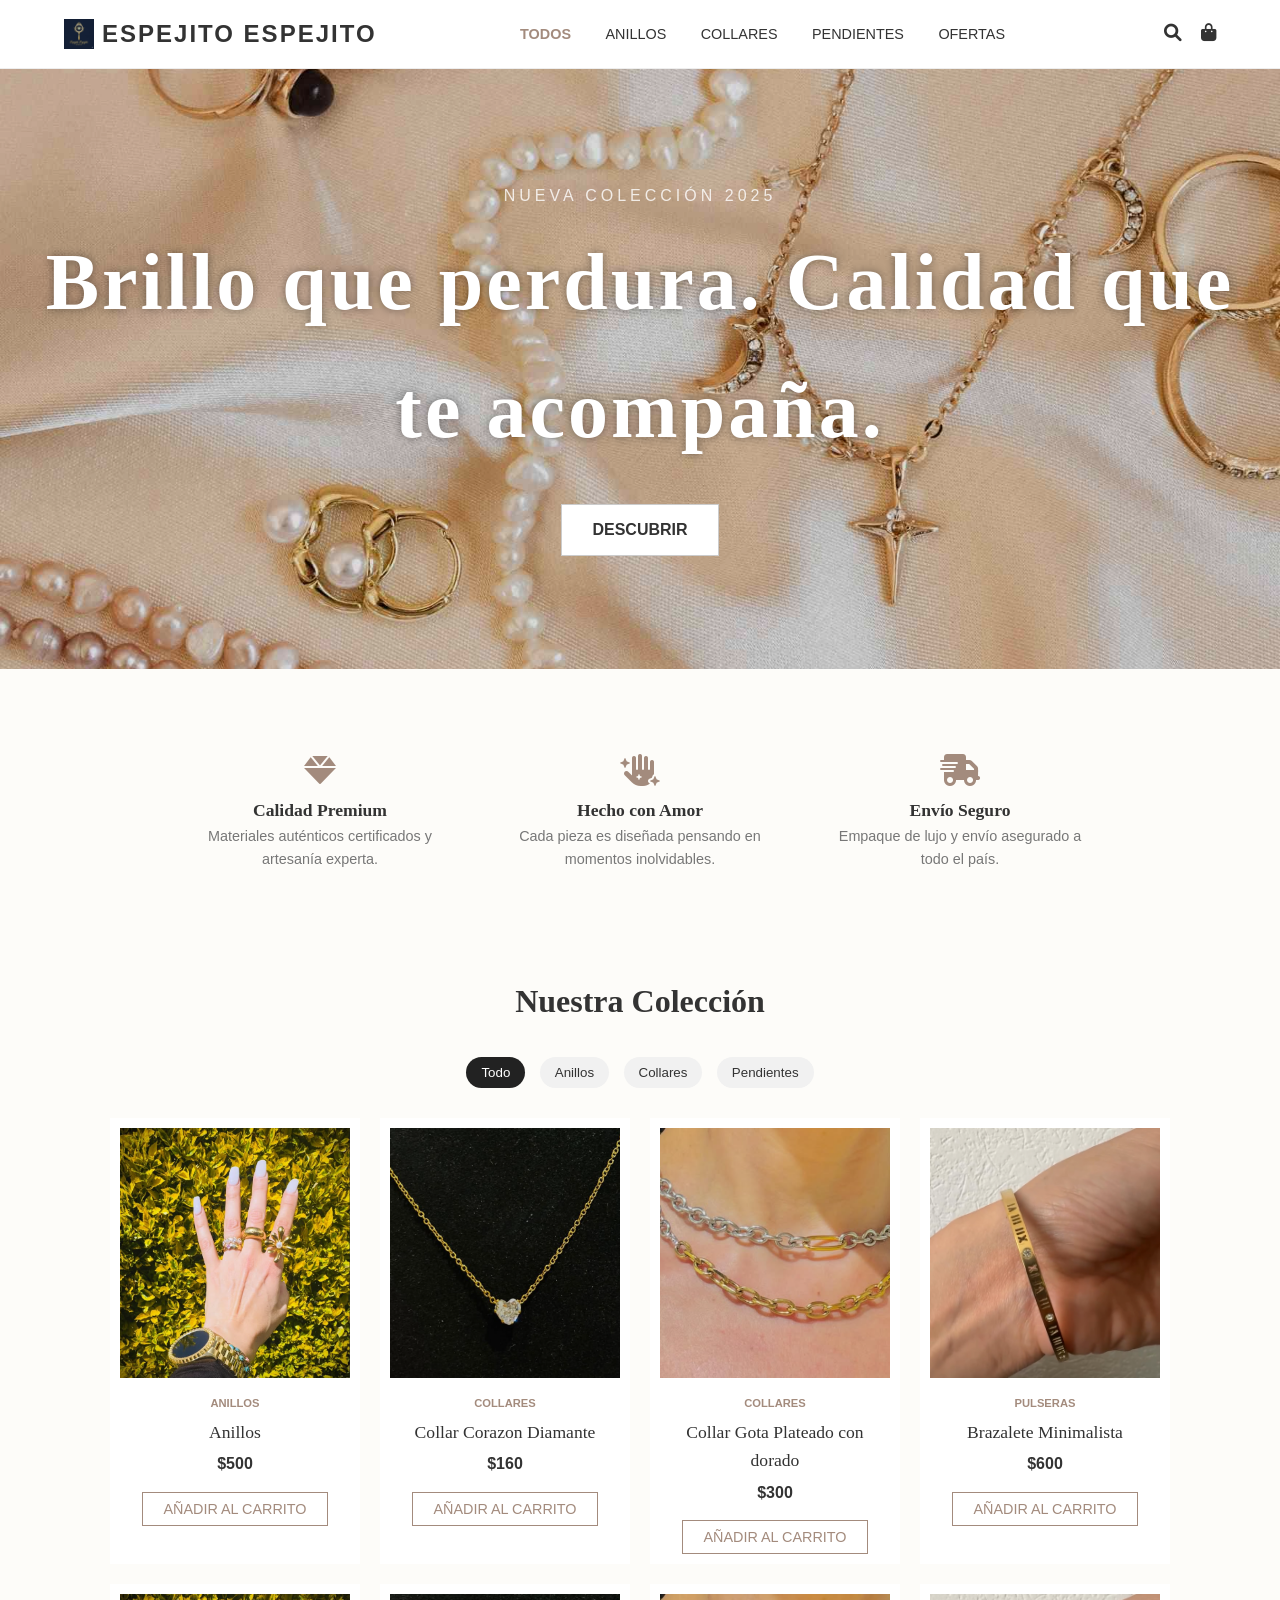
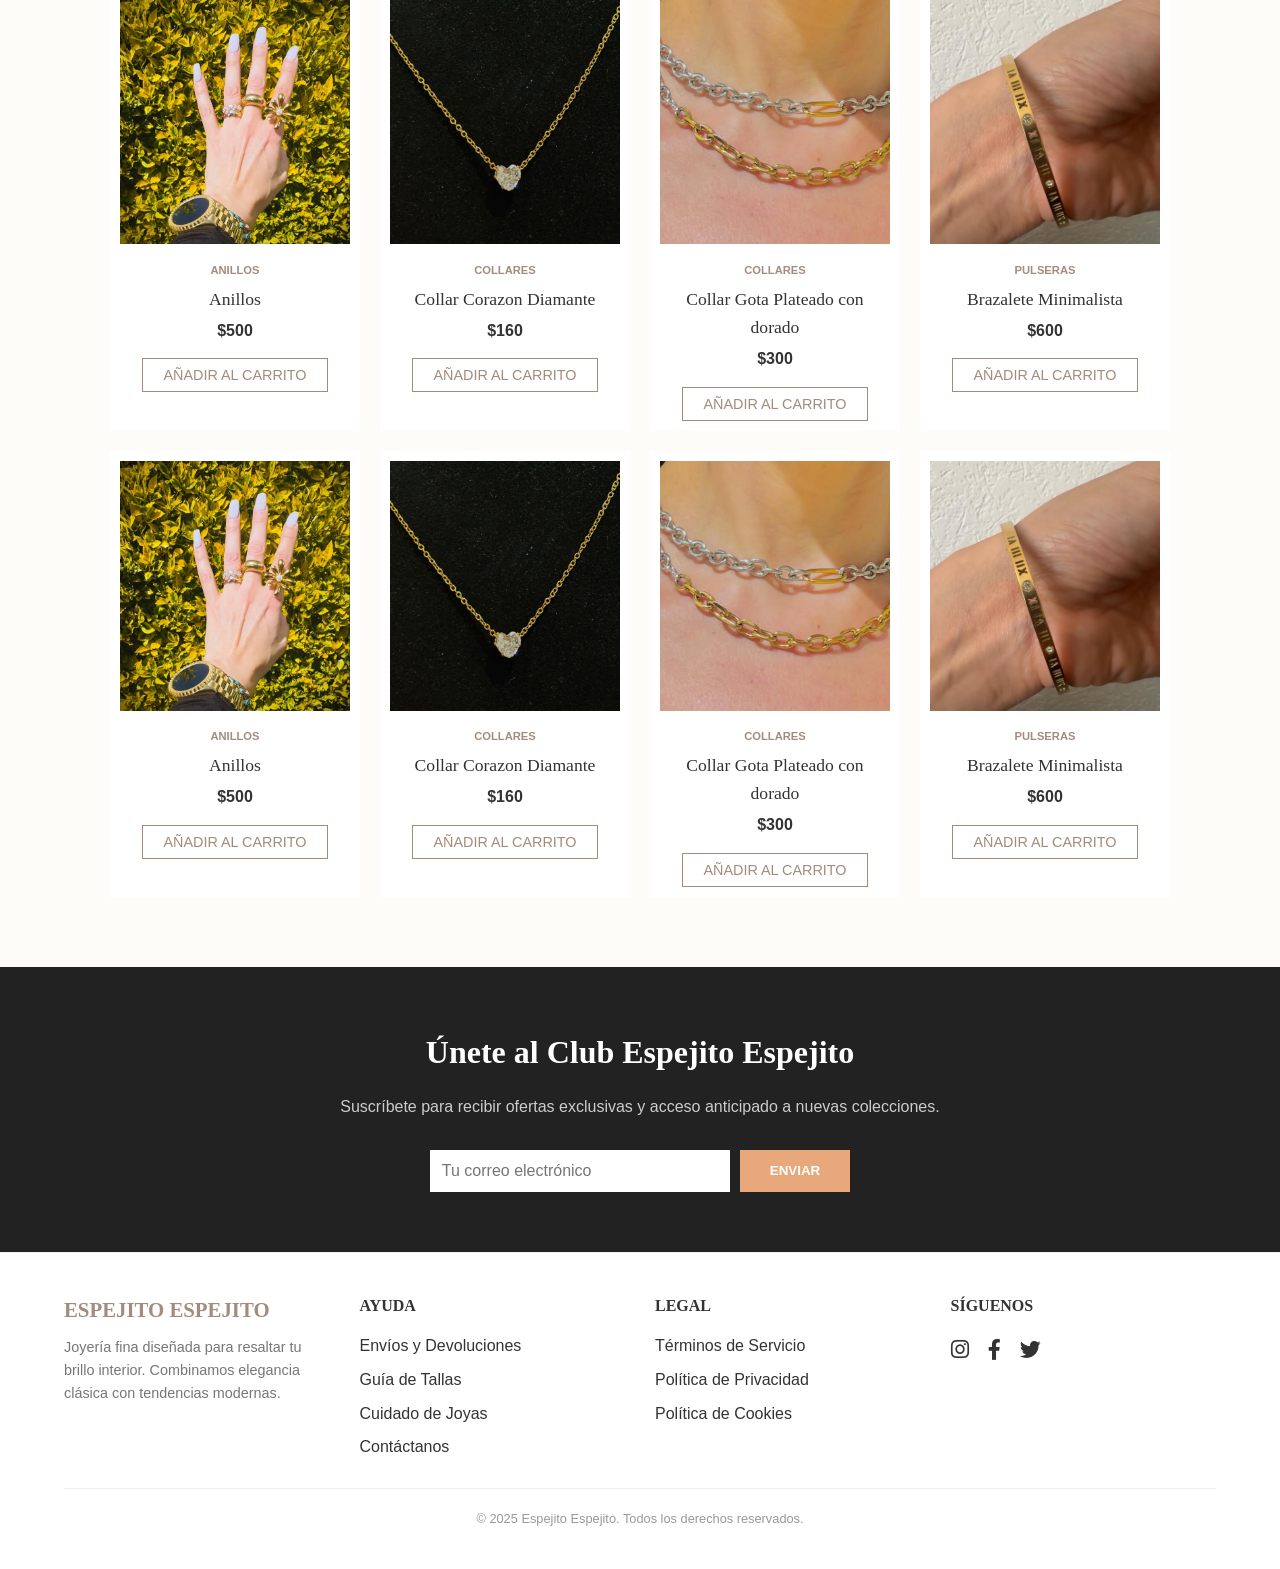
==== index.html @ 9687b544 "gmo-FirstDeploy" ====
<!DOCTYPE html>
<html lang="es">
<head>
    <meta charset="UTF-8">
    <meta name="viewport" content="width=device-width, initial-scale=1.0">
    <title>Espejito Espejito - Refleja tu Esencia</title>
    <link rel="stylesheet" href="css/style.css"> 
    <link rel="stylesheet" href="https://cdnjs.cloudflare.com/ajax/libs/font-awesome/6.0.0-beta3/css/all.min.css">
</head>
<body>

    <header class="main-header">
        <div class="logo">
            <img src="img/Logo-Final-Joyeria.jpeg" alt="Logo de Espejito Espejito" class="logo-icon">
            <span>ESPEJITO ESPEJITO</span> 
        </div>
        <nav class="main-nav">
            <a href="#" class="active">TODOS</a>
            <a href="#">ANILLOS</a>
            <a href="#">COLLARES</a>
            <a href="#">PENDIENTES</a>
            <a href="#">OFERTAS</a>
        </nav>
        <div class="utility-icons">
            <i class="fas fa-search"></i>
            <i class="fas fa-shopping-bag"></i>
        </div>
    </header>

    <main>
        
        <section class="hero-minimal">
            <div class="hero-content-minimal">
                <p class="subtitle-top">NUEVA COLECCIÓN 2025</p>
                <h1>Brillo que perdura. Calidad que te acompaña.</h1>
                <a href="#" class="cta-button-minimal">DESCUBRIR</a>
            </div>
        </section>

        <section class="value-prop-separate">
            <div class="prop-item">
                <i class="fas fa-gem icon"></i>
                <h4>Calidad Premium</h4>
                <p>Materiales auténticos certificados y artesanía experta.</p>
            </div>
            <div class="prop-item">
                <i class="fas fa-hand-sparkles icon"></i>
                <h4>Hecho con Amor</h4>
                <p>Cada pieza es diseñada pensando en momentos inolvidables.</p>
            </div>
            <div class="prop-item">
                <i class="fas fa-shipping-fast icon"></i>
                <h4>Envío Seguro</h4>
                <p>Empaque de lujo y envío asegurado a todo el país.</p>
            </div>
        </section>

        <section class="collection">
            <h2>Nuestra Colección</h2>

            <div class="collection-filters">
                <button class="filter-btn active" data-category="all">Todo</button>
                <button class="filter-btn" data-category="anillos">Anillos</button>
                <button class="filter-btn" data-category="collares">Collares</button>
                <button class="filter-btn" data-category="pendientes">Pendientes</button>
            </div>

            <div class="product-gallery">
                <!-- <div class="product-card" data-category="pendientes">
                    <img src="img/collarDorado.png" alt="Pendientes Gota de Cristal">
                    <p class="category-tag">PENDIENTES</p>
                    <p class="product-name">Pendientes Gota de Cristal</p>
                    <p class="price">$4,500</p>
                    <button>AÑADIR AL CARRITO</button>
                </div> -->
                <div class="product-card" data-category="anillos">
                    <img src="img/anillosMariposa.png" alt="Anillo Aura Diamante">
                    <p class="category-tag">ANILLOS</p>
                    <p class="product-name">Anillos</p>
                    <p class="price">$500</p>
                    <button>AÑADIR AL CARRITO</button>
                </div>
                <div class="product-card" data-category="collares">
                    <img src="img/collarCorazon.png" alt="Collar Perla Real">
                    <p class="category-tag">COLLARES</p>
                    <p class="product-name">Collar Corazon Diamante</p>
                    <p class="price">$160</p>
                    <button>AÑADIR AL CARRITO</button>
                </div>
                
                <div class="product-card" data-category="pendientes">
                    <img src="img/collarDorado.png" alt="Pendientes Gota de Cristal">
                    <p class="category-tag">COLLARES</p>
                    <p class="product-name">Collar Gota Plateado con dorado</p>
                    <p class="price">$300</p>
                    <button>AÑADIR AL CARRITO</button>
                </div>
                <div class="product-card" data-category="pulseras">
                    <img src="img/pulseraRomana.png" alt="Brazalete Minimalista">
                    <p class="category-tag">PULSERAS</p>
                    <p class="product-name">Brazalete Minimalista</p>
                    <p class="price">$600</p>
                    <button>AÑADIR AL CARRITO</button>
                </div>
                <div class="product-card" data-category="anillos">
                    <img src="img/anillosMariposa.png" alt="Anillo Aura Diamante">
                    <p class="category-tag">ANILLOS</p>
                    <p class="product-name">Anillos</p>
                    <p class="price">$500</p>
                    <button>AÑADIR AL CARRITO</button>
                </div>
                <div class="product-card" data-category="collares">
                    <img src="img/collarCorazon.png" alt="Collar Perla Real">
                    <p class="category-tag">COLLARES</p>
                    <p class="product-name">Collar Corazon Diamante</p>
                    <p class="price">$160</p>
                    <button>AÑADIR AL CARRITO</button>
                </div>
                
                <div class="product-card" data-category="pendientes">
                    <img src="img/collarDorado.png" alt="Pendientes Gota de Cristal">
                    <p class="category-tag">COLLARES</p>
                    <p class="product-name">Collar Gota Plateado con dorado</p>
                    <p class="price">$300</p>
                    <button>AÑADIR AL CARRITO</button>
                </div>
                <div class="product-card" data-category="pulseras">
                    <img src="img/pulseraRomana.png" alt="Brazalete Minimalista">
                    <p class="category-tag">PULSERAS</p>
                    <p class="product-name">Brazalete Minimalista</p>
                    <p class="price">$600</p>
                    <button>AÑADIR AL CARRITO</button>
                </div>
                <div class="product-card" data-category="anillos">
                    <img src="img/anillosMariposa.png" alt="Anillo Aura Diamante">
                    <p class="category-tag">ANILLOS</p>
                    <p class="product-name">Anillos</p>
                    <p class="price">$500</p>
                    <button>AÑADIR AL CARRITO</button>
                </div>
                <div class="product-card" data-category="collares">
                    <img src="img/collarCorazon.png" alt="Collar Perla Real">
                    <p class="category-tag">COLLARES</p>
                    <p class="product-name">Collar Corazon Diamante</p>
                    <p class="price">$160</p>
                    <button>AÑADIR AL CARRITO</button>
                </div>
                
                <div class="product-card" data-category="pendientes">
                    <img src="img/collarDorado.png" alt="Pendientes Gota de Cristal">
                    <p class="category-tag">COLLARES</p>
                    <p class="product-name">Collar Gota Plateado con dorado</p>
                    <p class="price">$300</p>
                    <button>AÑADIR AL CARRITO</button>
                </div>
                <div class="product-card" data-category="pulseras">
                    <img src="img/pulseraRomana.png" alt="Brazalete Minimalista">
                    <p class="category-tag">PULSERAS</p>
                    <p class="product-name">Brazalete Minimalista</p>
                    <p class="price">$600</p>
                    <button>AÑADIR AL CARRITO</button>
                </div>
            </div>
        </section>

        <section class="club-promo">
            <div class="club-content">
                <h2>Únete al Club Espejito Espejito</h2>
                <p>Suscríbete para recibir ofertas exclusivas y acceso anticipado a nuevas colecciones.</p>
                <form>
                    <input type="email" placeholder="Tu correo electrónico">
                    <button type="submit" class="submit-btn">ENVIAR</button>
                </form>
            </div>
        </section>
    </main>

    <footer class="main-footer">
        <div class="footer-grid">
            <div class="footer-col brand-info">
                <h3>ESPEJITO ESPEJITO</h3>
                <p>Joyería fina diseñada para resaltar tu brillo interior. Combinamos elegancia clásica con tendencias modernas.</p>
            </div>
            <div class="footer-col">
                <h4>AYUDA</h4>
                <ul>
                    <li><a href="#">Envíos y Devoluciones</a></li>
                    <li><a href="#">Guía de Tallas</a></li>
                    <li><a href="#">Cuidado de Joyas</a></li>
                    <li><a href="#">Contáctanos</a></li>
                </ul>
            </div>
            <div class="footer-col">
                <h4>LEGAL</h4>
                <ul>
                    <li><a href="#">Términos de Servicio</a></li>
                    <li><a href="#">Política de Privacidad</a></li>
                    <li><a href="#">Política de Cookies</a></li>
                </ul>
            </div>
            <div class="footer-col follow-us">
                <h4>SÍGUENOS</h4>
                <div class="social-icons">
                    <a href="https://www.instagram.com/espejito.espejitosanmac/"><i class="fab fa-instagram"></i></a>
                    <a href="https://www.facebook.com/profile.php?id=61582590843903"><i class="fab fa-facebook-f"></i></a>
                    <a href="https://www.instagram.com/espejito.espejitosanmac/"><i class="fab fa-twitter"></i></a>
                </div>
            </div>
        </div>
        <p class="copyright">&copy; 2025 Espejito Espejito. Todos los derechos reservados.</p>
    </footer>

    <script src="js/script.js"></script>
</body>
</html>
---- css/style.css ----
/* Variables CSS */
:root {
    --primary-color: #A38B7D; /* Tono dorado/beige suave de la marca */
    --secondary-color: #333; /* Texto principal oscuro */
    --background-light: #fdfcf9; /* Fondo muy claro, casi blanco */
    --background-dark: #222; /* Fondo oscuro para el club */
    --accent-color: #e8a87c; /* Naranja/dorado para el botón CTA */
    --font-serif: 'Georgia', serif; 
    --font-sans: 'Arial', sans-serif;
}

/* Estilos Generales */
* {
    margin: 0;
    padding: 0;
    box-sizing: border-box;
}

body {
    font-family: var(--font-sans);
    line-height: 1.6;
    color: var(--secondary-color);
    background-color: var(--background-light);
}

a {
    text-decoration: none;
    color: var(--secondary-color);
    transition: color 0.3s;
}

a:hover {
    color: var(--primary-color);
}

h1, h2, h3, h4 {
    font-family: var(--font-serif);
    margin-bottom: 1rem;
}

/* --- I. Header --- */
.main-header {
    display: flex;
    justify-content: space-between;
    align-items: center;
    padding: 15px 5%;
    background: #fff;
    border-bottom: 1px solid #eee;
}

/* --- Estilos para el LOGO en el HEADER --- */
.logo {
    display: flex; 
    align-items: center; 
    font-size: 1.5rem;
    font-weight: bold;
    letter-spacing: 2px;
    color: var(--primary-color);
}

.logo-icon {
    height: 30px; 
    width: auto;
    margin-right: 8px; 
}
/* Estiliza el texto del logo si lo envolviste en un <span> */
.logo span { 
    color: var(--secondary-color); 
}

.main-nav a {
    margin: 0 15px;
    font-size: 0.9rem;
    font-weight: 500;
    text-transform: uppercase;
}

.main-nav .active {
    color: var(--primary-color);
    font-weight: bold;
}

.utility-icons i {
    margin-left: 15px;
    cursor: pointer;
    font-size: 1.1rem;
}

/* --- CORRECCIÓN: ELIMINAR LAYOUT VIEJO Y DEFINIR HERO MINIMALISTA --- */

/* ELIMINADO: .hero-and-value-prop ya no existe en el HTML corregido */

/* --- II. HERO MINIMALISTA (Pantalla Completa) --- */
.hero-minimal {
    width: 100%;
    height: 600px; /* Altura grande para la vista principal */
    /* *** RUTA DE IMAGEN CORREGIDA y genérica: DEBES USAR UNA IMAGEN DE FONDO GRANDE, NO EL LOGO *** */
    background: url('../img/Fondo-Inicio.jpg') center center / cover no-repeat; 
    position: relative;
    display: flex;
    justify-content: center; /* Centra el contenido horizontalmente */
    align-items: center; /* Centra el contenido verticalmente */
    text-align: center;
}

/* Overlay opcional para mejorar el contraste */
.hero-minimal::before {
    content: '';
    position: absolute;
    top: 0;
    left: 0;
    width: 100%;
    height: 100%;
    background-color: rgba(0, 0, 0, 0.1); /* Overlay muy sutil, ajusta si tu imagen es muy clara */
    z-index: 1; 
}

.hero-content-minimal {
    position: relative;
    z-index: 2;
    padding: 20px;
}

.hero-content-minimal .subtitle-top {
    font-family: var(--font-sans);
    font-size: 1rem;
    color: rgba(255, 255, 255, 0.8);
    letter-spacing: 4px; /* Mayor espaciado como en el ejemplo minimalista */
    text-transform: uppercase;
    margin-bottom: 10px;
}

.hero-content-minimal h1 {
    font-size: 5rem;
    color: #fff; 
    text-shadow: 0 0 10px rgba(0, 0, 0, 0.4); /* Efecto de resplandor suave */
    letter-spacing: 3px;
    margin-bottom: 30px;
}

.cta-button-minimal {
    background-color: #fff;
    color: var(--secondary-color);
    padding: 12px 30px;
    border: 1px solid #ccc;
    font-weight: bold;
    display: inline-block;
    transition: all 0.3s;
}

.cta-button-minimal:hover {
    background-color: var(--primary-color);
    color: #fff;
    border-color: var(--primary-color);
}

/* --- III. PROPUESTAS DE VALOR (Separadas) --- */
.value-prop-separate {
    display: flex;
    justify-content: space-around;
    align-items: flex-start;
    max-width: 1000px;
    margin: 50px auto; 
    padding: 20px;
}

/* Propuestas de Valor Items (Reutilizado) */
.prop-item {
    text-align: center;
    padding: 15px;
    flex-basis: 30%; /* Para que ocupen un tercio del espacio */
}

.prop-item .icon {
    font-size: 2rem;
    color: var(--primary-color);
    margin-bottom: 10px;
}

.prop-item h4 {
    margin: 0;
    font-size: 1.1rem;
    font-weight: bold;
}

.prop-item p {
    font-size: 0.9rem;
    color: #777;
}

/* --- IV. Nuestra Colección --- */
.collection {
    max-width: 1200px;
    margin: 50px auto;
    padding: 20px;
    text-align: center;
}

.collection h2 {
    font-size: 2rem;
    margin-bottom: 30px;
}

.collection-filters {
    margin-bottom: 30px;
}

.filter-btn {
    background: #f1f1f1;
    color: var(--secondary-color);
    border: none;
    padding: 8px 15px;
    margin: 0 5px;
    cursor: pointer;
    border-radius: 20px;
    transition: background 0.3s, color 0.3s;
}

.filter-btn.active {
    background: var(--background-dark);
    color: #fff;
}

.product-gallery {
    display: flex;
    justify-content: center;
    gap: 20px;
    flex-wrap: wrap;
}

.product-card {
    width: 250px;
    text-align: center;
    padding: 10px;
    background: #fff;
}

.product-card img {
    width: 100%;
    height: 250px;
    object-fit: cover;
    margin-bottom: 10px;
}

.category-tag {
    font-size: 0.7rem;
    color: var(--primary-color);
    font-weight: bold;
    margin-bottom: 5px;
}

.product-name {
    font-family: var(--font-serif);
    font-size: 1.1rem;
    margin-bottom: 5px;
}

.price {
    font-weight: bold;
    margin-bottom: 15px;
}

.product-card button {
    background: none;
    border: 1px solid var(--primary-color);
    color: var(--primary-color);
    padding: 8px 20px;
    cursor: pointer;
    transition: all 0.3s;
    font-size: 0.9rem;
}

.product-card button:hover {
    background: var(--primary-color);
    color: #fff;
}

/* --- V. Suscripción / Club --- */
.club-promo {
    background-color: var(--background-dark);
    color: #fff;
    padding: 60px 5%;
    text-align: center;
    margin-top: 50px;
}

.club-promo h2 {
    font-size: 2rem;
}

.club-promo p {
    margin-bottom: 30px;
    color: #ccc;
}

.club-promo form {
    display: flex;
    justify-content: center;
    gap: 10px;
}

.club-promo input[type="email"] {
    padding: 12px;
    width: 300px;
    border: none;
    font-size: 1rem;
}

.club-promo .submit-btn {
    background-color: var(--accent-color);
    color: #fff;
    padding: 12px 30px;
    border: none;
    cursor: pointer;
    font-weight: bold;
    transition: background-color 0.3s;
}

.club-promo .submit-btn:hover {
    background-color: #d1956e;
}

/* --- VI. Pie de Página (Footer) --- */
.main-footer {
    background-color: #fff;
    padding: 40px 5%;
    border-top: 1px solid #eee;
}

.footer-grid {
    display: flex;
    justify-content: space-between;
    max-width: 1200px;
    margin: 0 auto 20px;
    gap: 30px;
}

.footer-col {
    flex-basis: 25%;
}

.footer-col h4 {
    color: var(--secondary-color);
    font-size: 1rem;
    margin-bottom: 15px;
    text-transform: uppercase;
}

.brand-info h3 {
    color: var(--primary-color);
    font-size: 1.3rem;
    margin-bottom: 10px;
}

.brand-info p {
    font-size: 0.9rem;
    color: #777;
}

.footer-col ul {
    list-style: none;
    padding: 0;
}

.footer-col li {
    margin-bottom: 8px;
}

.social-icons a {
    font-size: 1.3rem;
    margin-right: 15px;
    color: var(--secondary-color);
}

.copyright {
    text-align: center;
    font-size: 0.8rem;
    color: #999;
    padding-top: 20px;
    border-top: 1px solid #eee;
}

/* Estilos de respuesta/Ocultar productos que no corresponden al filtro */
.product-card.hidden {
    display: none;
}
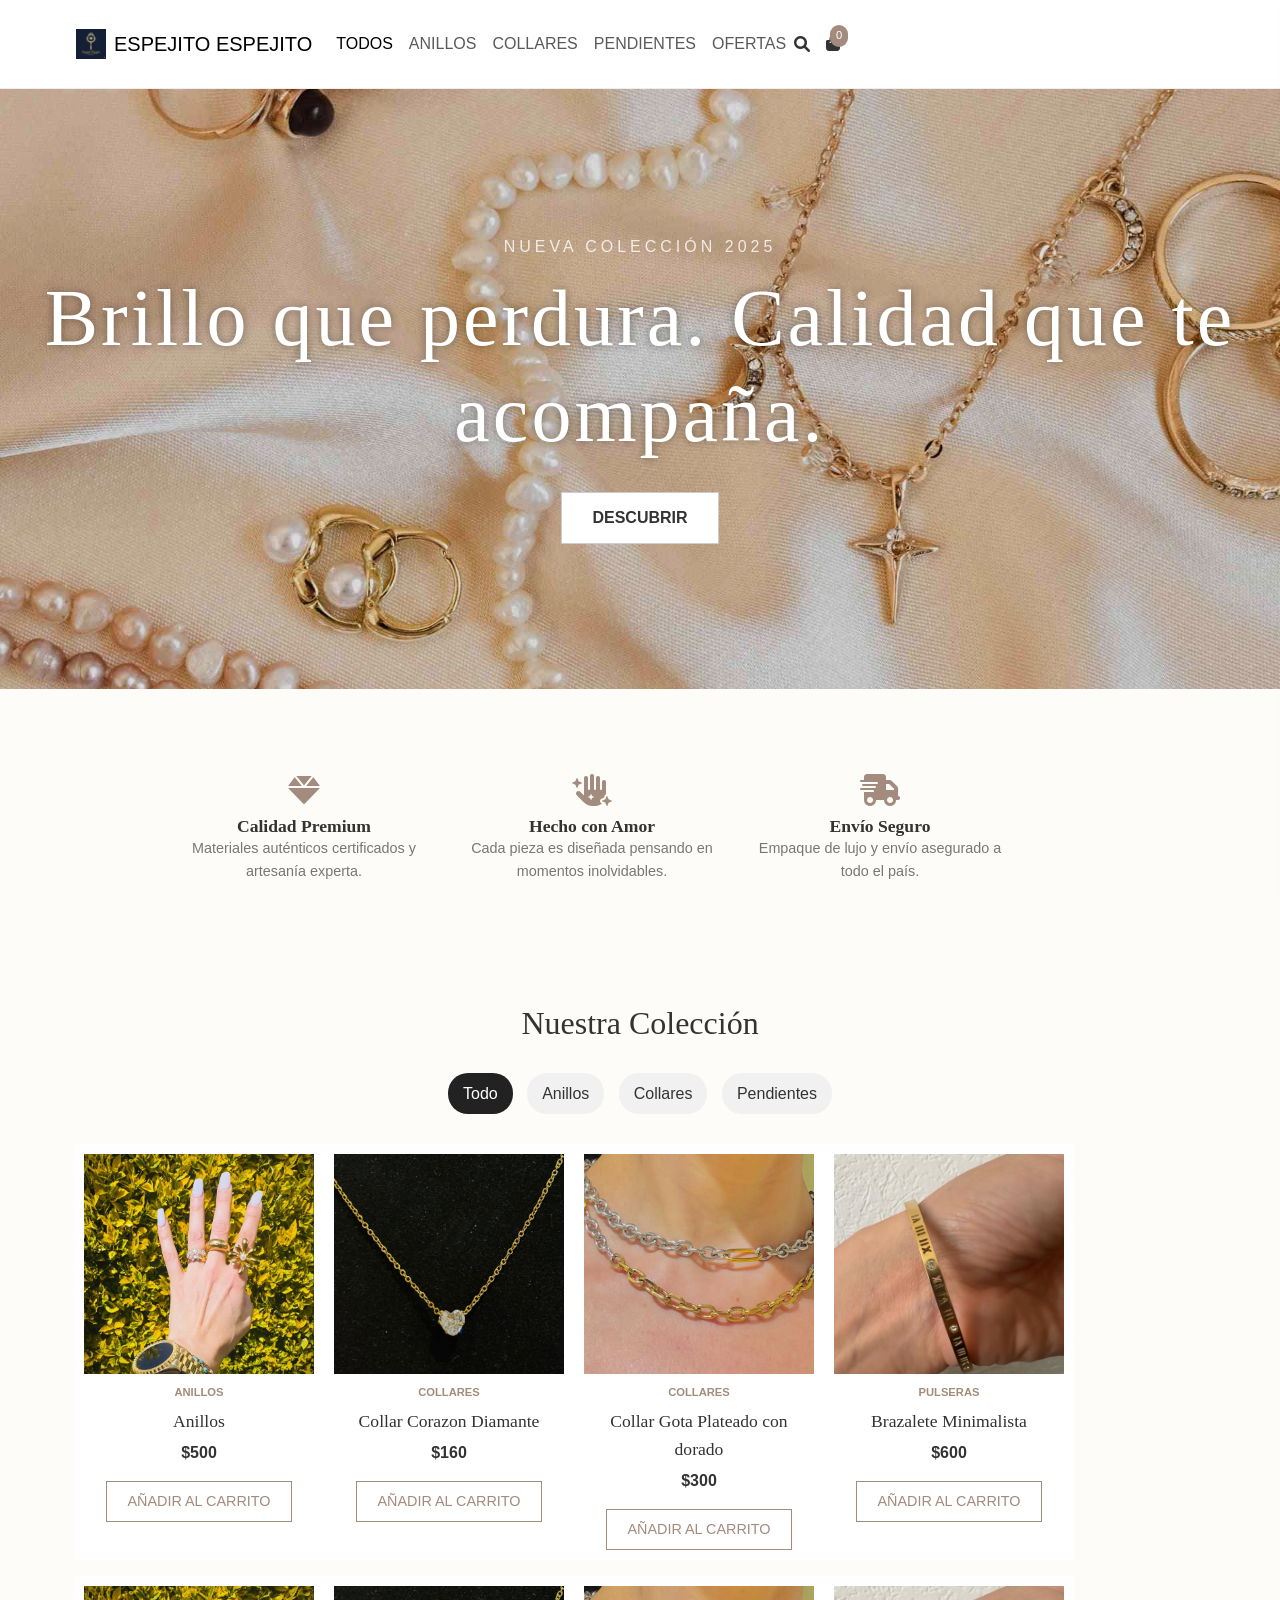
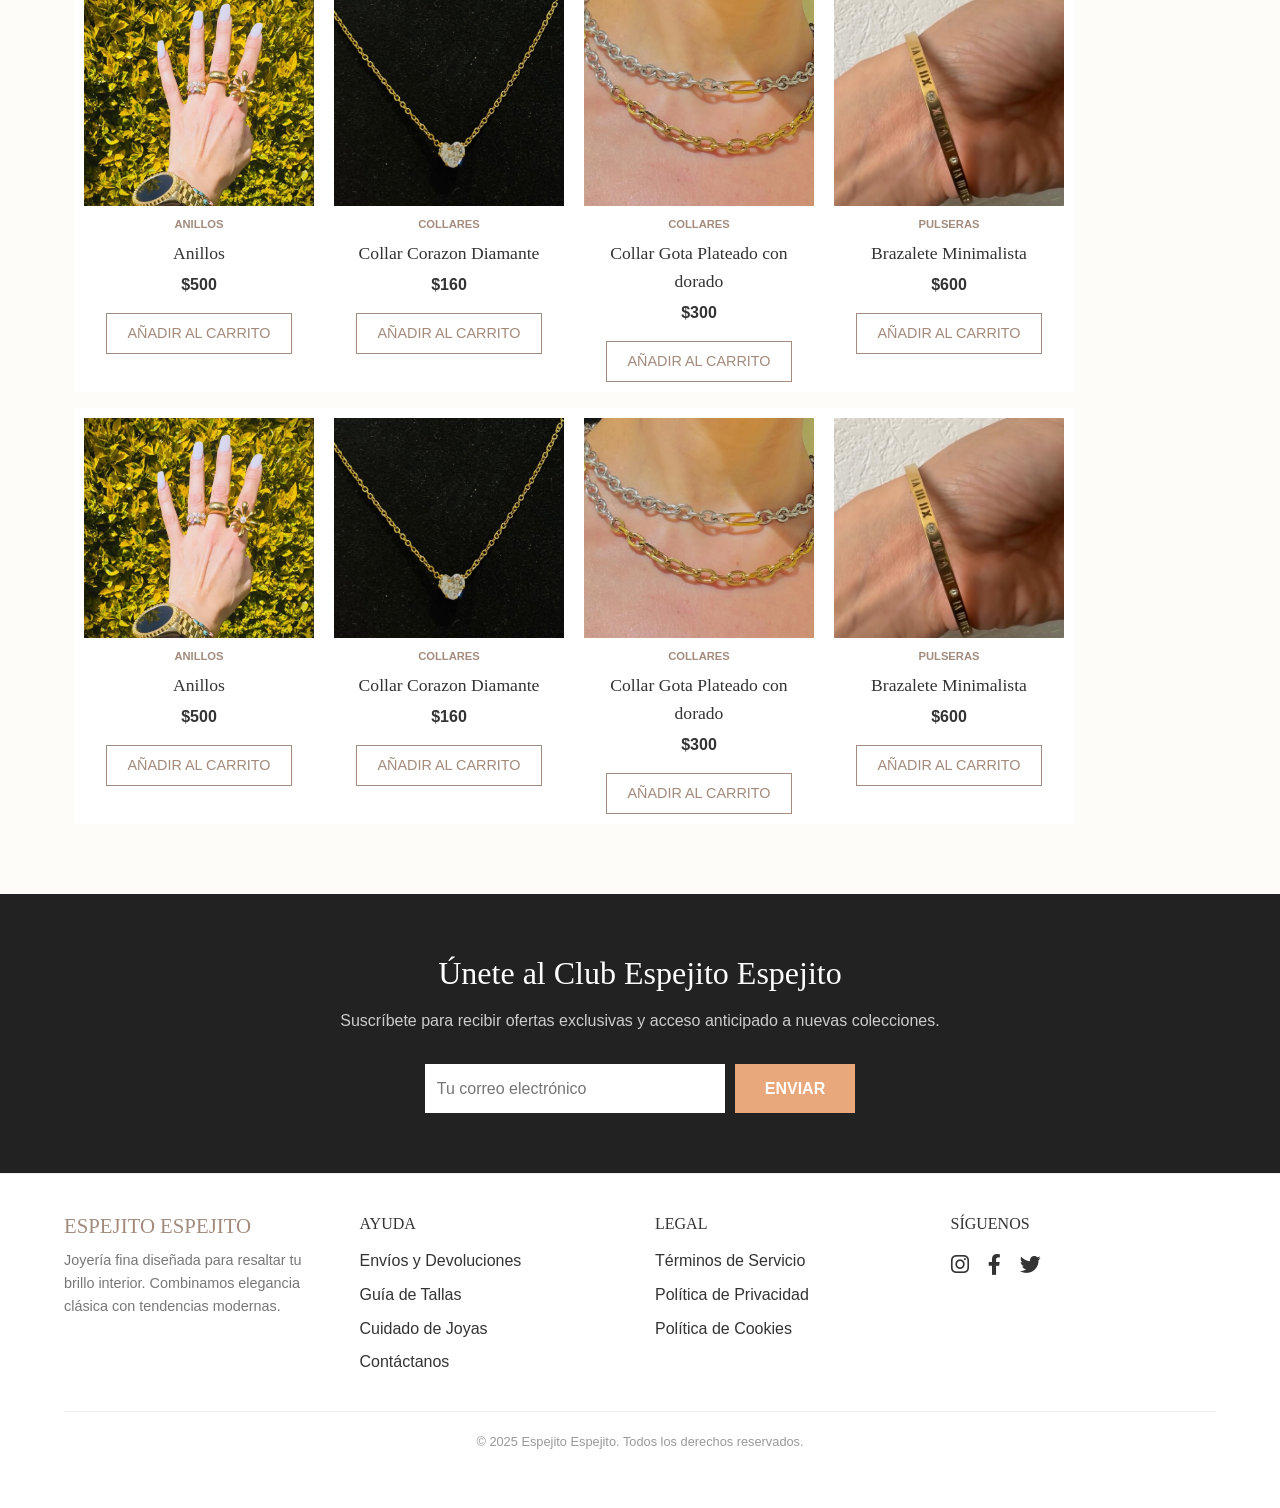
==== commit 14f59f2f: "gmo-ResponsiveMobile-CarritoCompras" ====
--- a/index.html
+++ b/index.html
@@ -4,27 +4,45 @@
     <meta charset="UTF-8">
     <meta name="viewport" content="width=device-width, initial-scale=1.0">
     <title>Espejito Espejito - Refleja tu Esencia</title>
+    <link rel="icon" href="img/Logo-Final-Joyeria.jpeg" type="image/jpeg">
+    <!-- Bootstrap CSS -->
+    <link href="https://cdn.jsdelivr.net/npm/bootstrap@5.3.2/dist/css/bootstrap.min.css" rel="stylesheet">
     <link rel="stylesheet" href="css/style.css"> 
     <link rel="stylesheet" href="https://cdnjs.cloudflare.com/ajax/libs/font-awesome/6.0.0-beta3/css/all.min.css">
 </head>
 <body>
 
     <header class="main-header">
-        <div class="logo">
-            <img src="img/Logo-Final-Joyeria.jpeg" alt="Logo de Espejito Espejito" class="logo-icon">
-            <span>ESPEJITO ESPEJITO</span> 
-        </div>
-        <nav class="main-nav">
-            <a href="#" class="active">TODOS</a>
-            <a href="#">ANILLOS</a>
-            <a href="#">COLLARES</a>
-            <a href="#">PENDIENTES</a>
-            <a href="#">OFERTAS</a>
+        <nav class="navbar navbar-expand-md navbar-light bg-white">
+            <div class="container">
+                <a class="navbar-brand d-flex align-items-center" href="#">
+                    <img src="img/Logo-Final-Joyeria.jpeg" alt="Logo de Espejito Espejito" class="logo-icon me-2">
+                    <span>ESPEJITO ESPEJITO</span>
+                </a>
+
+                <button class="navbar-toggler" type="button" data-bs-toggle="collapse" data-bs-target="#mainNav" aria-controls="mainNav" aria-expanded="false" aria-label="Alternar navegación">
+                    <span class="navbar-toggler-icon"></span>
+                </button>
+
+                <div class="collapse navbar-collapse" id="mainNav">
+                    <ul class="navbar-nav mx-auto mb-2 mb-md-0">
+                        <li class="nav-item"><a class="nav-link active" href="#">TODOS</a></li>
+                        <li class="nav-item"><a class="nav-link" href="#">ANILLOS</a></li>
+                        <li class="nav-item"><a class="nav-link" href="#">COLLARES</a></li>
+                        <li class="nav-item"><a class="nav-link" href="#">PENDIENTES</a></li>
+                        <li class="nav-item"><a class="nav-link" href="#">OFERTAS</a></li>
+                    </ul>
+                </div>
+
+                <div class="d-flex align-items-center">
+                    <i class="fas fa-search me-3"></i>
+                    <div class="cart-icon-wrapper">
+                        <i id="cart-toggle" class="fas fa-shopping-bag"></i>
+                        <span id="cart-count" class="cart-count">0</span>
+                    </div>
+                </div>
+            </div>
         </nav>
-        <div class="utility-icons">
-            <i class="fas fa-search"></i>
-            <i class="fas fa-shopping-bag"></i>
-        </div>
     </header>
 
     <main>
@@ -38,20 +56,24 @@
         </section>
 
         <section class="value-prop-separate">
-            <div class="prop-item">
-                <i class="fas fa-gem icon"></i>
-                <h4>Calidad Premium</h4>
-                <p>Materiales auténticos certificados y artesanía experta.</p>
-            </div>
-            <div class="prop-item">
-                <i class="fas fa-hand-sparkles icon"></i>
-                <h4>Hecho con Amor</h4>
-                <p>Cada pieza es diseñada pensando en momentos inolvidables.</p>
-            </div>
-            <div class="prop-item">
-                <i class="fas fa-shipping-fast icon"></i>
-                <h4>Envío Seguro</h4>
-                <p>Empaque de lujo y envío asegurado a todo el país.</p>
+            <div class="container">
+                <div class="row">
+                    <div class="prop-item col-12 col-md-4 text-center">
+                        <i class="fas fa-gem icon"></i>
+                        <h4>Calidad Premium</h4>
+                        <p>Materiales auténticos certificados y artesanía experta.</p>
+                    </div>
+                    <div class="prop-item col-12 col-md-4 text-center">
+                        <i class="fas fa-hand-sparkles icon"></i>
+                        <h4>Hecho con Amor</h4>
+                        <p>Cada pieza es diseñada pensando en momentos inolvidables.</p>
+                    </div>
+                    <div class="prop-item col-12 col-md-4 text-center">
+                        <i class="fas fa-shipping-fast icon"></i>
+                        <h4>Envío Seguro</h4>
+                        <p>Empaque de lujo y envío asegurado a todo el país.</p>
+                    </div>
+                </div>
             </div>
         </section>
 
@@ -65,7 +87,8 @@
                 <button class="filter-btn" data-category="pendientes">Pendientes</button>
             </div>
 
-            <div class="product-gallery">
+            <div class="product-gallery container">
+                <div class="row g-3">
                 <!-- <div class="product-card" data-category="pendientes">
                     <img src="img/collarDorado.png" alt="Pendientes Gota de Cristal">
                     <p class="category-tag">PENDIENTES</p>
@@ -73,14 +96,14 @@
                     <p class="price">$4,500</p>
                     <button>AÑADIR AL CARRITO</button>
                 </div> -->
-                <div class="product-card" data-category="anillos">
+                <div class="product-card col-6 col-md-4 col-lg-3" data-category="anillos">
                     <img src="img/anillosMariposa.png" alt="Anillo Aura Diamante">
                     <p class="category-tag">ANILLOS</p>
                     <p class="product-name">Anillos</p>
                     <p class="price">$500</p>
                     <button>AÑADIR AL CARRITO</button>
                 </div>
-                <div class="product-card" data-category="collares">
+                <div class="product-card col-6 col-md-4 col-lg-3" data-category="collares">
                     <img src="img/collarCorazon.png" alt="Collar Perla Real">
                     <p class="category-tag">COLLARES</p>
                     <p class="product-name">Collar Corazon Diamante</p>
@@ -88,28 +111,28 @@
                     <button>AÑADIR AL CARRITO</button>
                 </div>
                 
-                <div class="product-card" data-category="pendientes">
+                <div class="product-card col-6 col-md-4 col-lg-3" data-category="pendientes">
                     <img src="img/collarDorado.png" alt="Pendientes Gota de Cristal">
                     <p class="category-tag">COLLARES</p>
                     <p class="product-name">Collar Gota Plateado con dorado</p>
                     <p class="price">$300</p>
                     <button>AÑADIR AL CARRITO</button>
                 </div>
-                <div class="product-card" data-category="pulseras">
+                <div class="product-card col-6 col-md-4 col-lg-3" data-category="pulseras">
                     <img src="img/pulseraRomana.png" alt="Brazalete Minimalista">
                     <p class="category-tag">PULSERAS</p>
                     <p class="product-name">Brazalete Minimalista</p>
                     <p class="price">$600</p>
                     <button>AÑADIR AL CARRITO</button>
                 </div>
-                <div class="product-card" data-category="anillos">
+                <div class="product-card col-6 col-md-4 col-lg-3" data-category="anillos">
                     <img src="img/anillosMariposa.png" alt="Anillo Aura Diamante">
                     <p class="category-tag">ANILLOS</p>
                     <p class="product-name">Anillos</p>
                     <p class="price">$500</p>
                     <button>AÑADIR AL CARRITO</button>
                 </div>
-                <div class="product-card" data-category="collares">
+                <div class="product-card col-6 col-md-4 col-lg-3" data-category="collares">
                     <img src="img/collarCorazon.png" alt="Collar Perla Real">
                     <p class="category-tag">COLLARES</p>
                     <p class="product-name">Collar Corazon Diamante</p>
@@ -117,28 +140,28 @@
                     <button>AÑADIR AL CARRITO</button>
                 </div>
                 
-                <div class="product-card" data-category="pendientes">
+                <div class="product-card col-6 col-md-4 col-lg-3" data-category="pendientes">
                     <img src="img/collarDorado.png" alt="Pendientes Gota de Cristal">
                     <p class="category-tag">COLLARES</p>
                     <p class="product-name">Collar Gota Plateado con dorado</p>
                     <p class="price">$300</p>
                     <button>AÑADIR AL CARRITO</button>
                 </div>
-                <div class="product-card" data-category="pulseras">
+                <div class="product-card col-6 col-md-4 col-lg-3" data-category="pulseras">
                     <img src="img/pulseraRomana.png" alt="Brazalete Minimalista">
                     <p class="category-tag">PULSERAS</p>
                     <p class="product-name">Brazalete Minimalista</p>
                     <p class="price">$600</p>
                     <button>AÑADIR AL CARRITO</button>
                 </div>
-                <div class="product-card" data-category="anillos">
+                <div class="product-card col-6 col-md-4 col-lg-3" data-category="anillos">
                     <img src="img/anillosMariposa.png" alt="Anillo Aura Diamante">
                     <p class="category-tag">ANILLOS</p>
                     <p class="product-name">Anillos</p>
                     <p class="price">$500</p>
                     <button>AÑADIR AL CARRITO</button>
                 </div>
-                <div class="product-card" data-category="collares">
+                <div class="product-card col-6 col-md-4 col-lg-3" data-category="collares">
                     <img src="img/collarCorazon.png" alt="Collar Perla Real">
                     <p class="category-tag">COLLARES</p>
                     <p class="product-name">Collar Corazon Diamante</p>
@@ -146,19 +169,20 @@
                     <button>AÑADIR AL CARRITO</button>
                 </div>
                 
-                <div class="product-card" data-category="pendientes">
+                <div class="product-card col-6 col-md-4 col-lg-3" data-category="pendientes">
                     <img src="img/collarDorado.png" alt="Pendientes Gota de Cristal">
                     <p class="category-tag">COLLARES</p>
                     <p class="product-name">Collar Gota Plateado con dorado</p>
                     <p class="price">$300</p>
                     <button>AÑADIR AL CARRITO</button>
                 </div>
-                <div class="product-card" data-category="pulseras">
+                <div class="product-card col-6 col-md-4 col-lg-3" data-category="pulseras">
                     <img src="img/pulseraRomana.png" alt="Brazalete Minimalista">
                     <p class="category-tag">PULSERAS</p>
                     <p class="product-name">Brazalete Minimalista</p>
                     <p class="price">$600</p>
                     <button>AÑADIR AL CARRITO</button>
+                </div>
                 </div>
             </div>
         </section>
@@ -210,6 +234,23 @@
         <p class="copyright">&copy; 2025 Espejito Espejito. Todos los derechos reservados.</p>
     </footer>
 
+    <!-- Bootstrap Bundle JS -->
+    <script src="https://cdn.jsdelivr.net/npm/bootstrap@5.3.2/dist/js/bootstrap.bundle.min.js"></script>
     <script src="js/script.js"></script>
+    
+    <!-- Cart Sidebar -->
+    <aside id="cart-sidebar" class="cart-sidebar">
+        <div class="cart-header">
+            <h3>Tu Carrito</h3>
+            <button id="close-cart" class="close-cart">✕</button>
+        </div>
+        <ul id="cart-items" class="cart-items">
+            <!-- Items dinámicos -->
+        </ul>
+        <div class="cart-footer">
+            <div class="cart-total">Total: <span id="cart-total">$0</span></div>
+            <button id="checkout-btn" class="checkout-btn">Pagar</button>
+        </div>
+    </aside>
 </body>
 </html>
--- a/css/style.css
+++ b/css/style.css
@@ -229,7 +229,8 @@
 }
 
 .product-card {
-    width: 250px;
+    width: 100%;
+    max-width: 250px;
     text-align: center;
     padding: 10px;
     background: #fff;
@@ -237,9 +238,16 @@
 
 .product-card img {
     width: 100%;
-    height: 250px;
+    height: 220px;
     object-fit: cover;
     margin-bottom: 10px;
+}
+
+/* Make some layout adjustments on small screens */
+@media (max-width: 576px) {
+    .hero-minimal { height: 420px; }
+    .hero-content-minimal h1 { font-size: 2rem; }
+    .product-card img { height: 160px; }
 }
 
 .category-tag {
@@ -383,4 +391,123 @@
 /* Estilos de respuesta/Ocultar productos que no corresponden al filtro */
 .product-card.hidden {
     display: none;
+}
+
+/* --- Cart Sidebar --- */
+.cart-icon-wrapper {
+    position: relative;
+    display: inline-block;
+}
+.cart-count {
+    position: absolute;
+    top: -6px;
+    right: -8px;
+    background: var(--primary-color);
+    color: #fff;
+    font-size: 0.7rem;
+    padding: 2px 6px;
+    border-radius: 12px;
+}
+.cart-sidebar {
+    position: fixed;
+    top: 0;
+    right: -380px; /* oculto por defecto */
+    width: 360px;
+    height: 100vh;
+    background: #fff;
+    box-shadow: -4px 0 20px rgba(0,0,0,0.1);
+    transition: right 0.35s ease;
+    z-index: 9999;
+    display: flex;
+    flex-direction: column;
+}
+.cart-sidebar.open {
+    right: 0;
+}
+.cart-header {
+    display: flex;
+    justify-content: space-between;
+    align-items: center;
+    padding: 18px;
+    border-bottom: 1px solid #eee;
+}
+.close-cart {
+    background: none;
+    border: none;
+    font-size: 1.1rem;
+    cursor: pointer;
+}
+.cart-items {
+    list-style: none;
+    padding: 15px;
+    margin: 0;
+    overflow-y: auto;
+    flex: 1 1 auto;
+}
+.cart-item {
+    display: flex;
+    gap: 10px;
+    margin-bottom: 12px;
+    align-items: center;
+}
+.cart-item img {
+    width: 64px;
+    height: 64px;
+    object-fit: cover;
+    border-radius: 6px;
+}
+.cart-item-info {
+    flex: 1;
+}
+.cart-item-info .name {
+    font-weight: bold;
+}
+.cart-item-info .qty {
+    font-size: 0.9rem;
+    color: #666;
+}
+.qty-controls {
+    display: flex;
+    align-items: center;
+    gap: 6px;
+    margin-top: 6px;
+}
+.qty-btn {
+    background: #f1f1f1;
+    border: 1px solid #ddd;
+    padding: 4px 8px;
+    cursor: pointer;
+    border-radius: 4px;
+    font-weight: bold;
+}
+.qty-btn:hover {
+    background: #e9e9e9;
+}
+.qty-number {
+    min-width: 26px;
+    text-align: center;
+    font-weight: bold;
+}
+.remove-item {
+    background: none;
+    border: none;
+    color: #c33;
+    cursor: pointer;
+}
+.cart-footer {
+    padding: 15px;
+    border-top: 1px solid #eee;
+}
+.cart-total {
+    font-weight: bold;
+    margin-bottom: 10px;
+}
+.checkout-btn {
+    width: 100%;
+    padding: 12px;
+    background: var(--accent-color);
+    color: #fff;
+    border: none;
+    cursor: pointer;
+    font-weight: bold;
 }
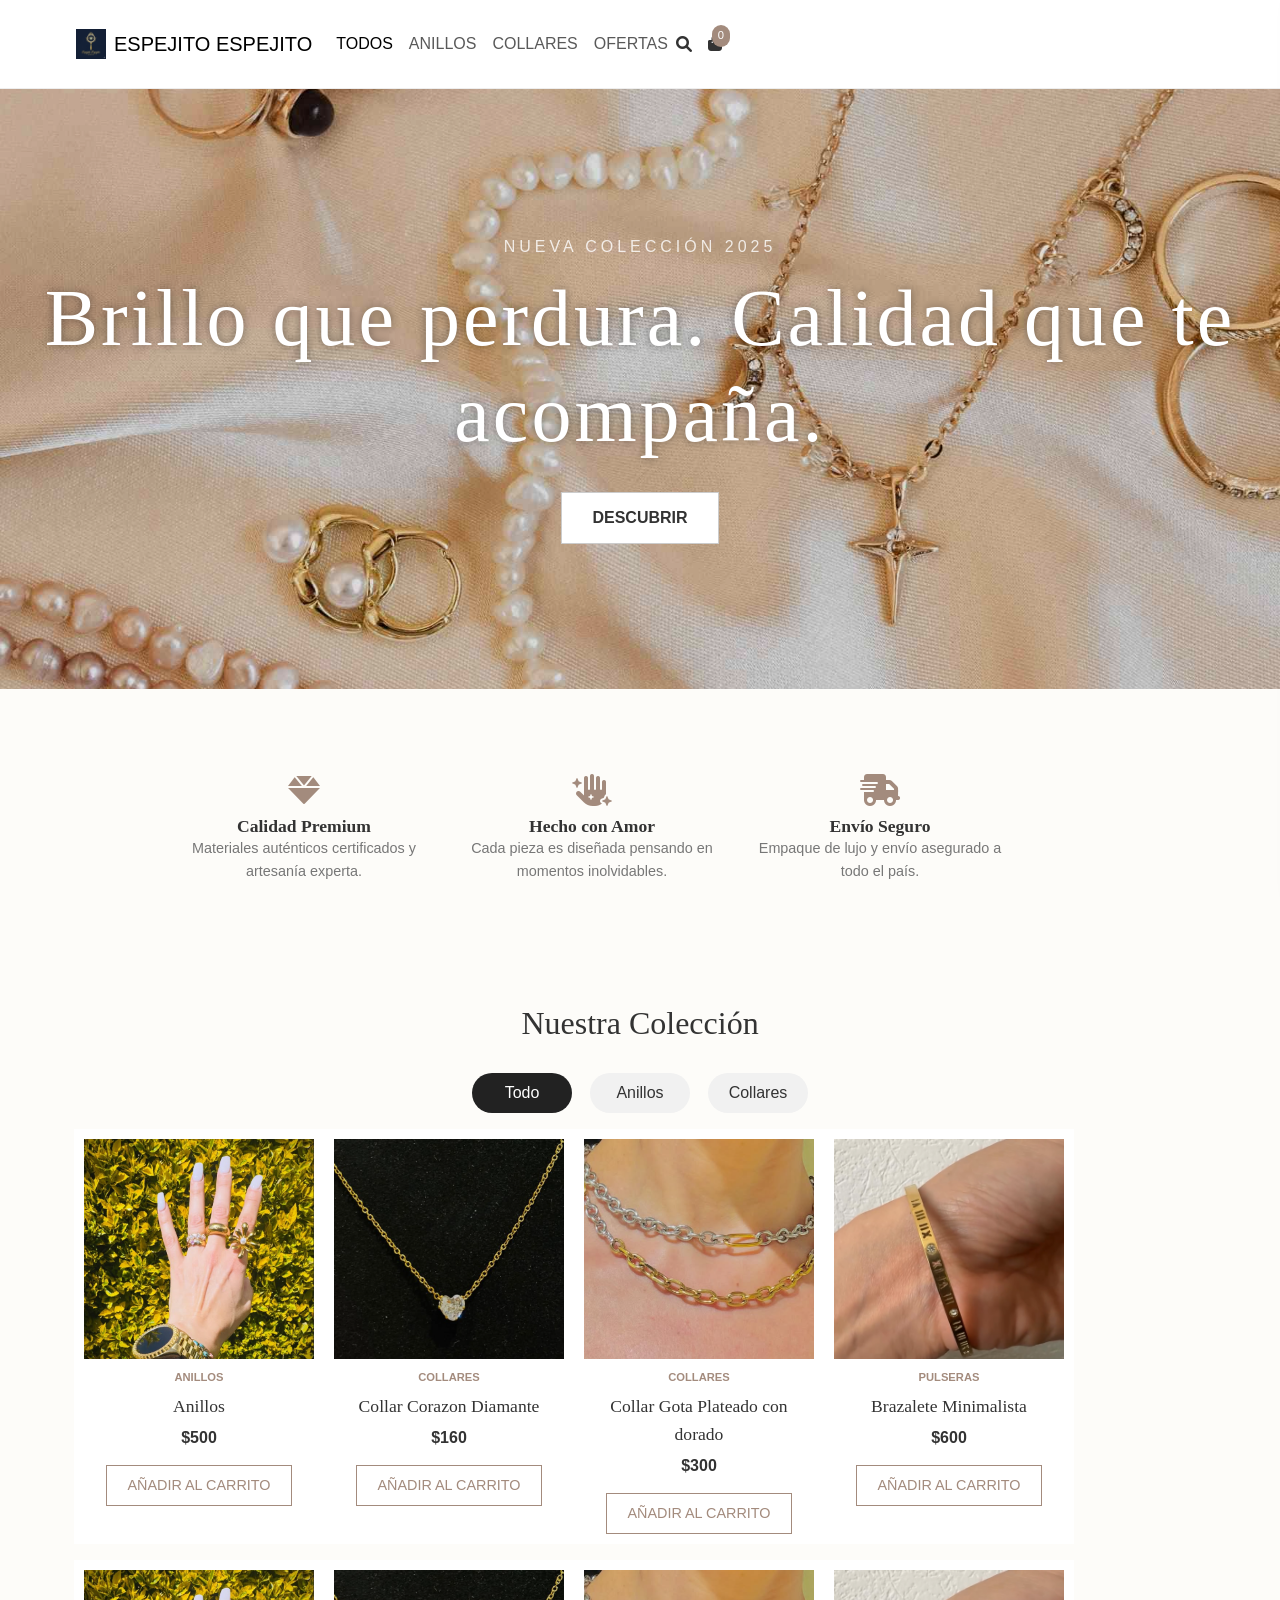
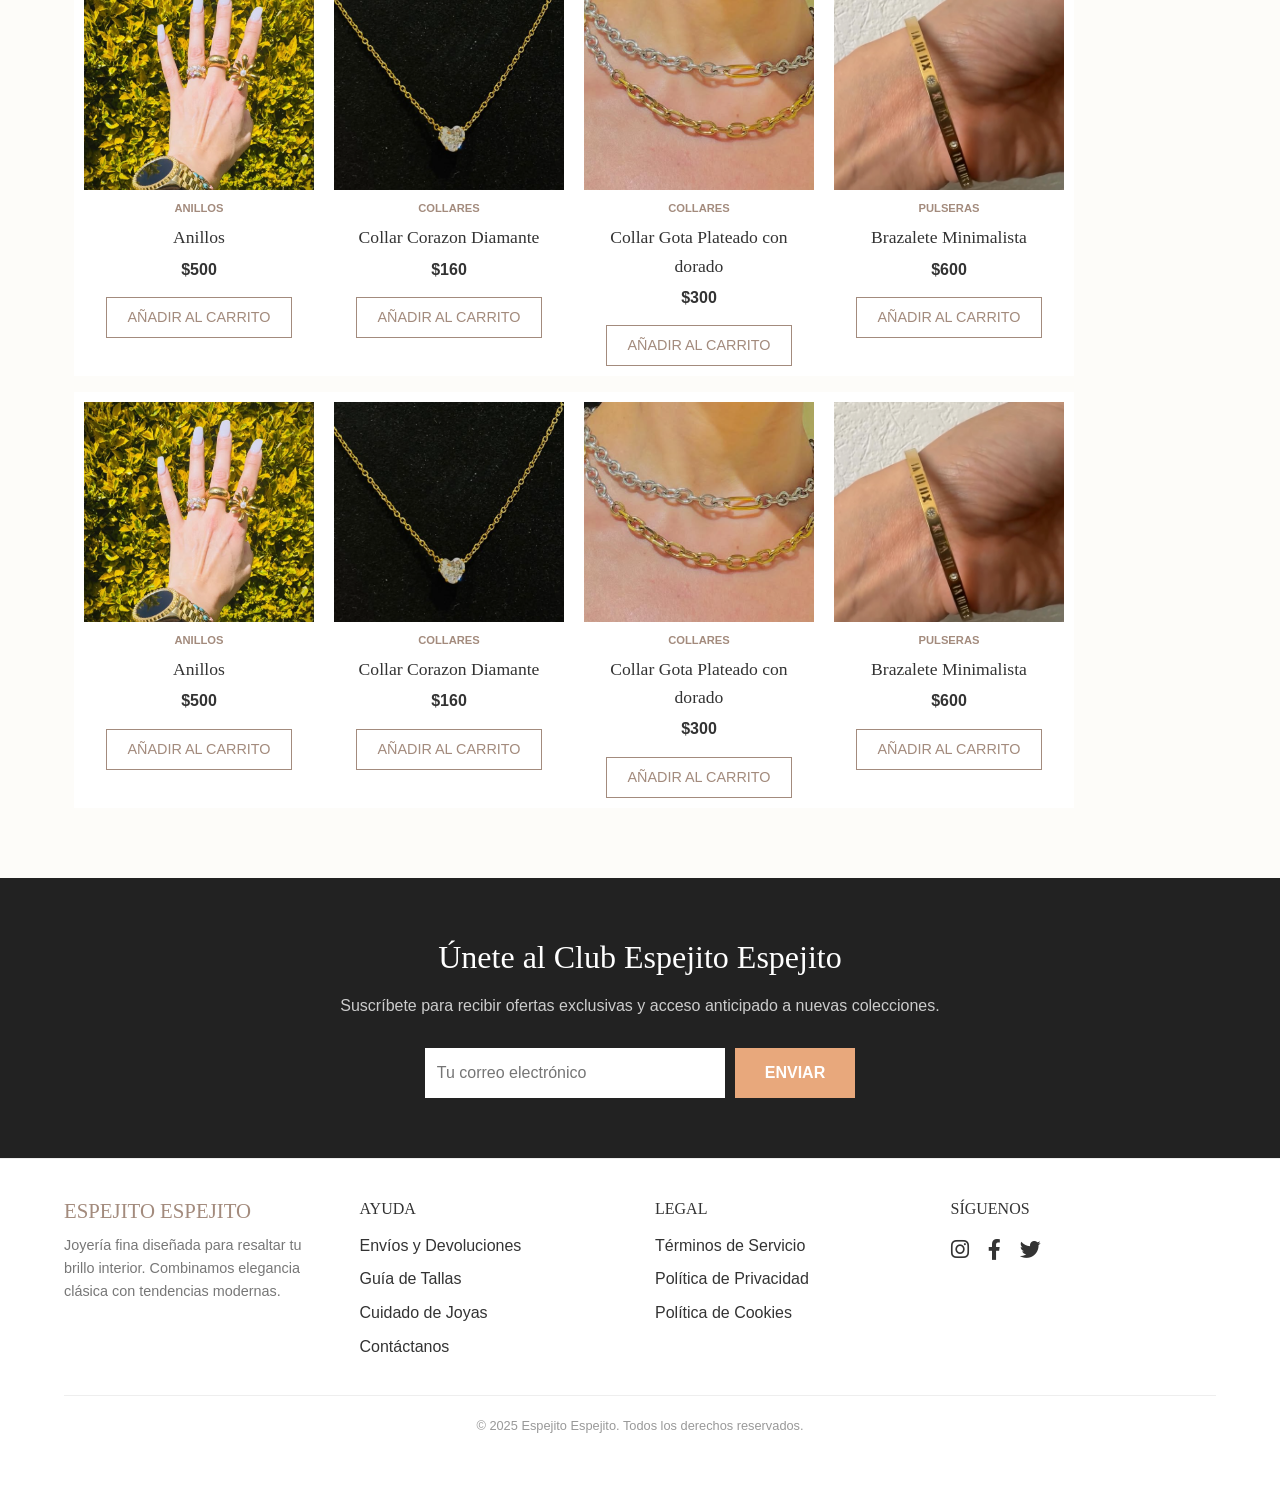
==== commit fdc2eff7: "gmo-Responsive1" ====
--- a/index.html
+++ b/index.html
@@ -29,7 +29,7 @@
                         <li class="nav-item"><a class="nav-link active" href="#">TODOS</a></li>
                         <li class="nav-item"><a class="nav-link" href="#">ANILLOS</a></li>
                         <li class="nav-item"><a class="nav-link" href="#">COLLARES</a></li>
-                        <li class="nav-item"><a class="nav-link" href="#">PENDIENTES</a></li>
+                        <!-- <li class="nav-item"><a class="nav-link" href="#">PENDIENTES</a></li> -->
                         <li class="nav-item"><a class="nav-link" href="#">OFERTAS</a></li>
                     </ul>
                 </div>
@@ -80,11 +80,11 @@
         <section class="collection">
             <h2>Nuestra Colección</h2>
 
-            <div class="collection-filters">
-                <button class="filter-btn active" data-category="all">Todo</button>
-                <button class="filter-btn" data-category="anillos">Anillos</button>
-                <button class="filter-btn" data-category="collares">Collares</button>
-                <button class="filter-btn" data-category="pendientes">Pendientes</button>
+            <div class="collection-filters container d-flex justify-content-center flex-wrap gap-2 my-3">
+                <button class="filter-btn btn btn-outline-secondary active" data-category="all">Todo</button>
+                <button class="filter-btn btn btn-outline-secondary" data-category="anillos">Anillos</button>
+                <button class="filter-btn btn btn-outline-secondary" data-category="collares">Collares</button>
+                <!-- <button class="filter-btn btn btn-outline-secondary" data-category="pendientes">Pendientes</button> -->
             </div>
 
             <div class="product-gallery container">
--- a/css/style.css
+++ b/css/style.css
@@ -205,6 +205,24 @@
     margin-bottom: 30px;
 }
 
+/* Make filter buttons centered and responsive on small screens */
+.collection-filters .filter-btn {
+    min-width: 100px;
+    text-align: center;
+}
+
+@media (max-width: 576px) {
+    .collection-filters {
+        gap: 8px;
+        padding-left: 8px;
+        padding-right: 8px;
+    }
+    .collection-filters .filter-btn {
+        flex: 0 0 45%; /* two buttons per row on very small screens */
+        min-width: 0;
+    }
+}
+
 .filter-btn {
     background: #f1f1f1;
     color: var(--secondary-color);
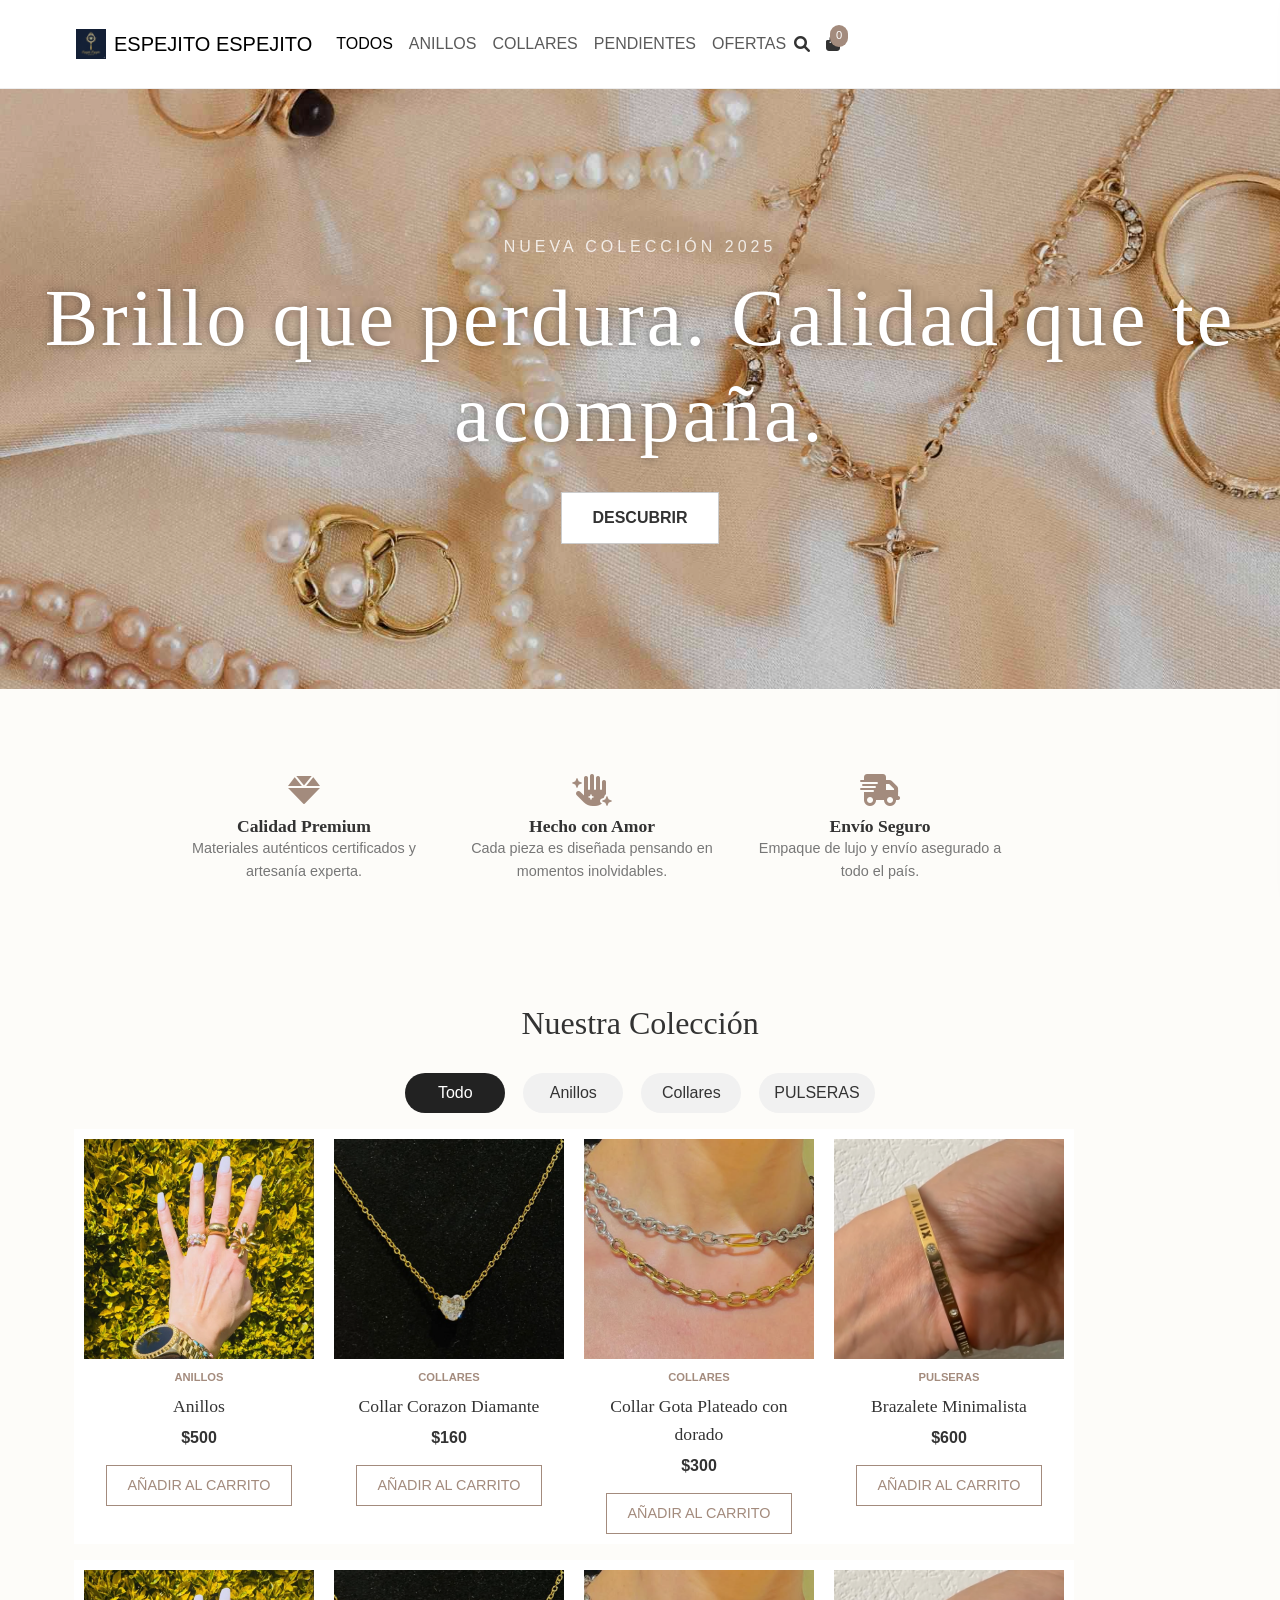
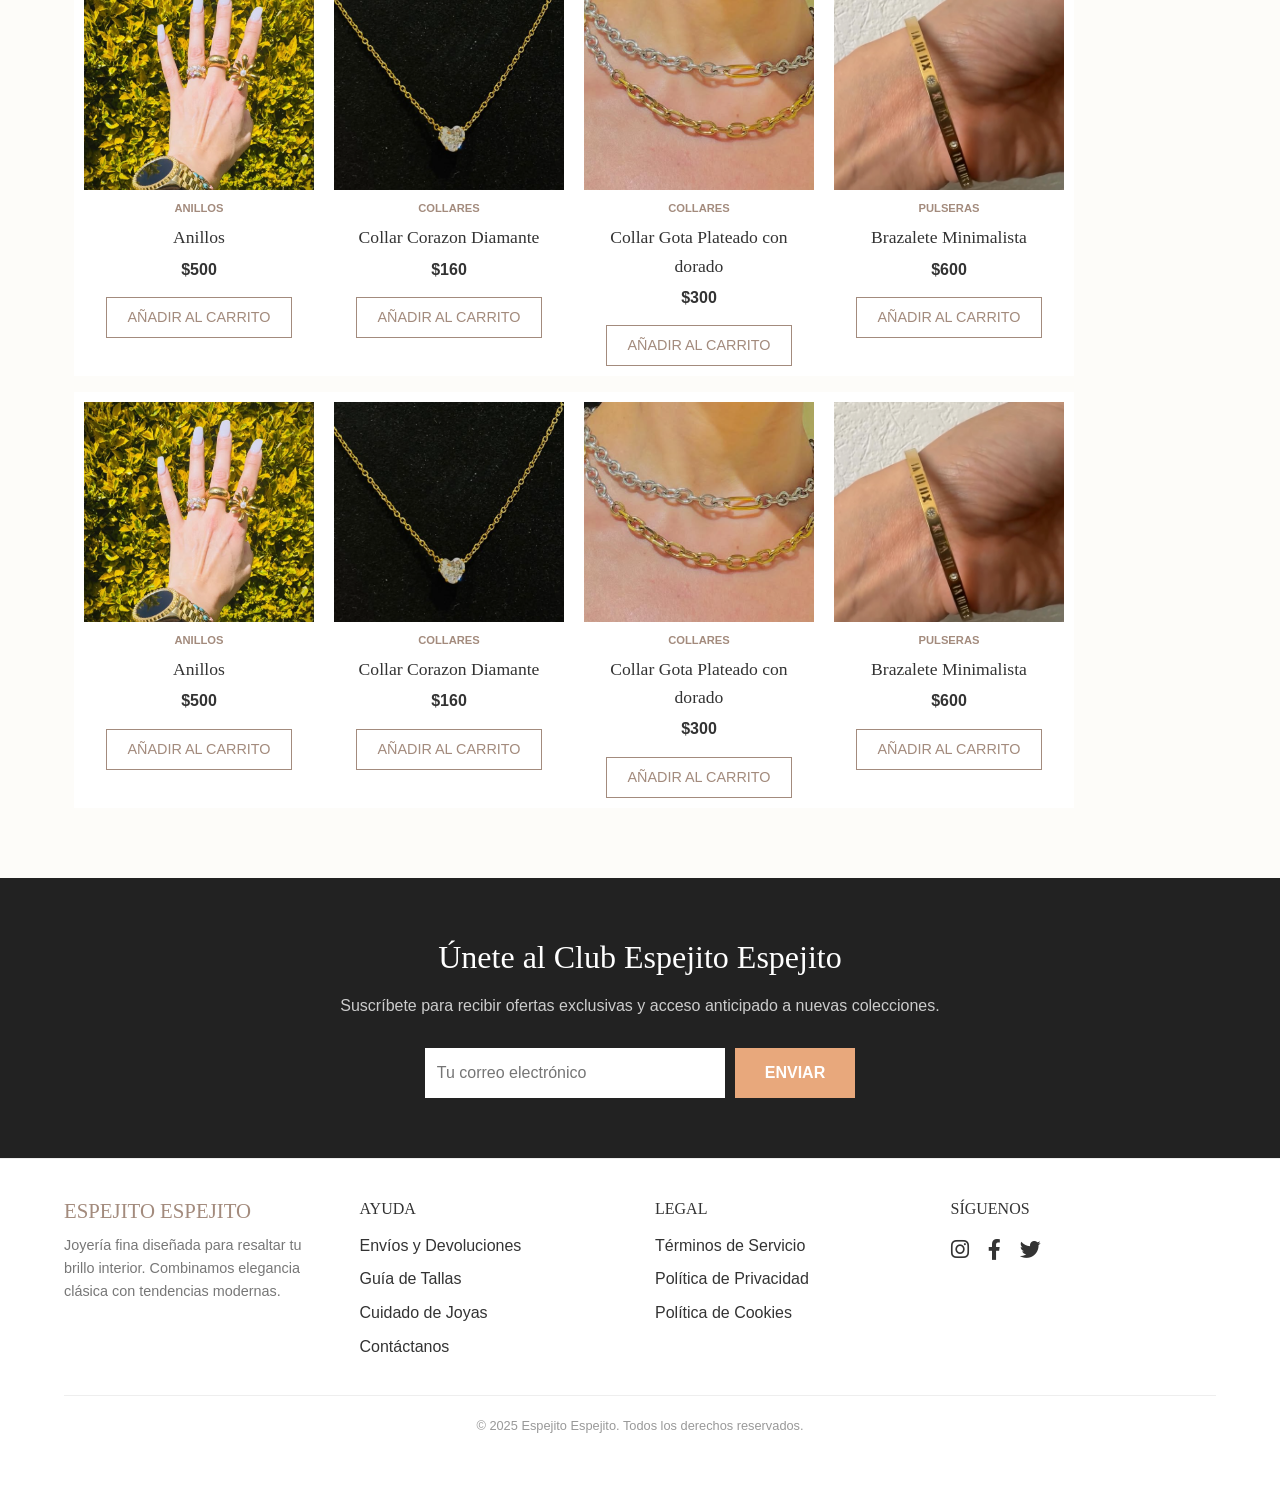
==== commit a93adc84: "gmo-Responsive2" ====
--- a/index.html
+++ b/index.html
@@ -29,7 +29,7 @@
                         <li class="nav-item"><a class="nav-link active" href="#">TODOS</a></li>
                         <li class="nav-item"><a class="nav-link" href="#">ANILLOS</a></li>
                         <li class="nav-item"><a class="nav-link" href="#">COLLARES</a></li>
-                        <!-- <li class="nav-item"><a class="nav-link" href="#">PENDIENTES</a></li> -->
+                        <li class="nav-item"><a class="nav-link" href="#">PENDIENTES</a></li>
                         <li class="nav-item"><a class="nav-link" href="#">OFERTAS</a></li>
                     </ul>
                 </div>
@@ -84,7 +84,7 @@
                 <button class="filter-btn btn btn-outline-secondary active" data-category="all">Todo</button>
                 <button class="filter-btn btn btn-outline-secondary" data-category="anillos">Anillos</button>
                 <button class="filter-btn btn btn-outline-secondary" data-category="collares">Collares</button>
-                <!-- <button class="filter-btn btn btn-outline-secondary" data-category="pendientes">Pendientes</button> -->
+                <button class="filter-btn btn btn-outline-secondary" data-category="pulseras">PULSERAS</button>
             </div>
 
             <div class="product-gallery container">
@@ -111,7 +111,7 @@
                     <button>AÑADIR AL CARRITO</button>
                 </div>
                 
-                <div class="product-card col-6 col-md-4 col-lg-3" data-category="pendientes">
+                <div class="product-card col-6 col-md-4 col-lg-3" data-category="collares">
                     <img src="img/collarDorado.png" alt="Pendientes Gota de Cristal">
                     <p class="category-tag">COLLARES</p>
                     <p class="product-name">Collar Gota Plateado con dorado</p>
@@ -140,7 +140,7 @@
                     <button>AÑADIR AL CARRITO</button>
                 </div>
                 
-                <div class="product-card col-6 col-md-4 col-lg-3" data-category="pendientes">
+                <div class="product-card col-6 col-md-4 col-lg-3" data-category="collares">
                     <img src="img/collarDorado.png" alt="Pendientes Gota de Cristal">
                     <p class="category-tag">COLLARES</p>
                     <p class="product-name">Collar Gota Plateado con dorado</p>
@@ -169,7 +169,7 @@
                     <button>AÑADIR AL CARRITO</button>
                 </div>
                 
-                <div class="product-card col-6 col-md-4 col-lg-3" data-category="pendientes">
+                <div class="product-card col-6 col-md-4 col-lg-3" data-category="collares">
                     <img src="img/collarDorado.png" alt="Pendientes Gota de Cristal">
                     <p class="category-tag">COLLARES</p>
                     <p class="product-name">Collar Gota Plateado con dorado</p>
@@ -183,7 +183,7 @@
                     <p class="price">$600</p>
                     <button>AÑADIR AL CARRITO</button>
                 </div>
-                </div>
+                
             </div>
         </section>
 
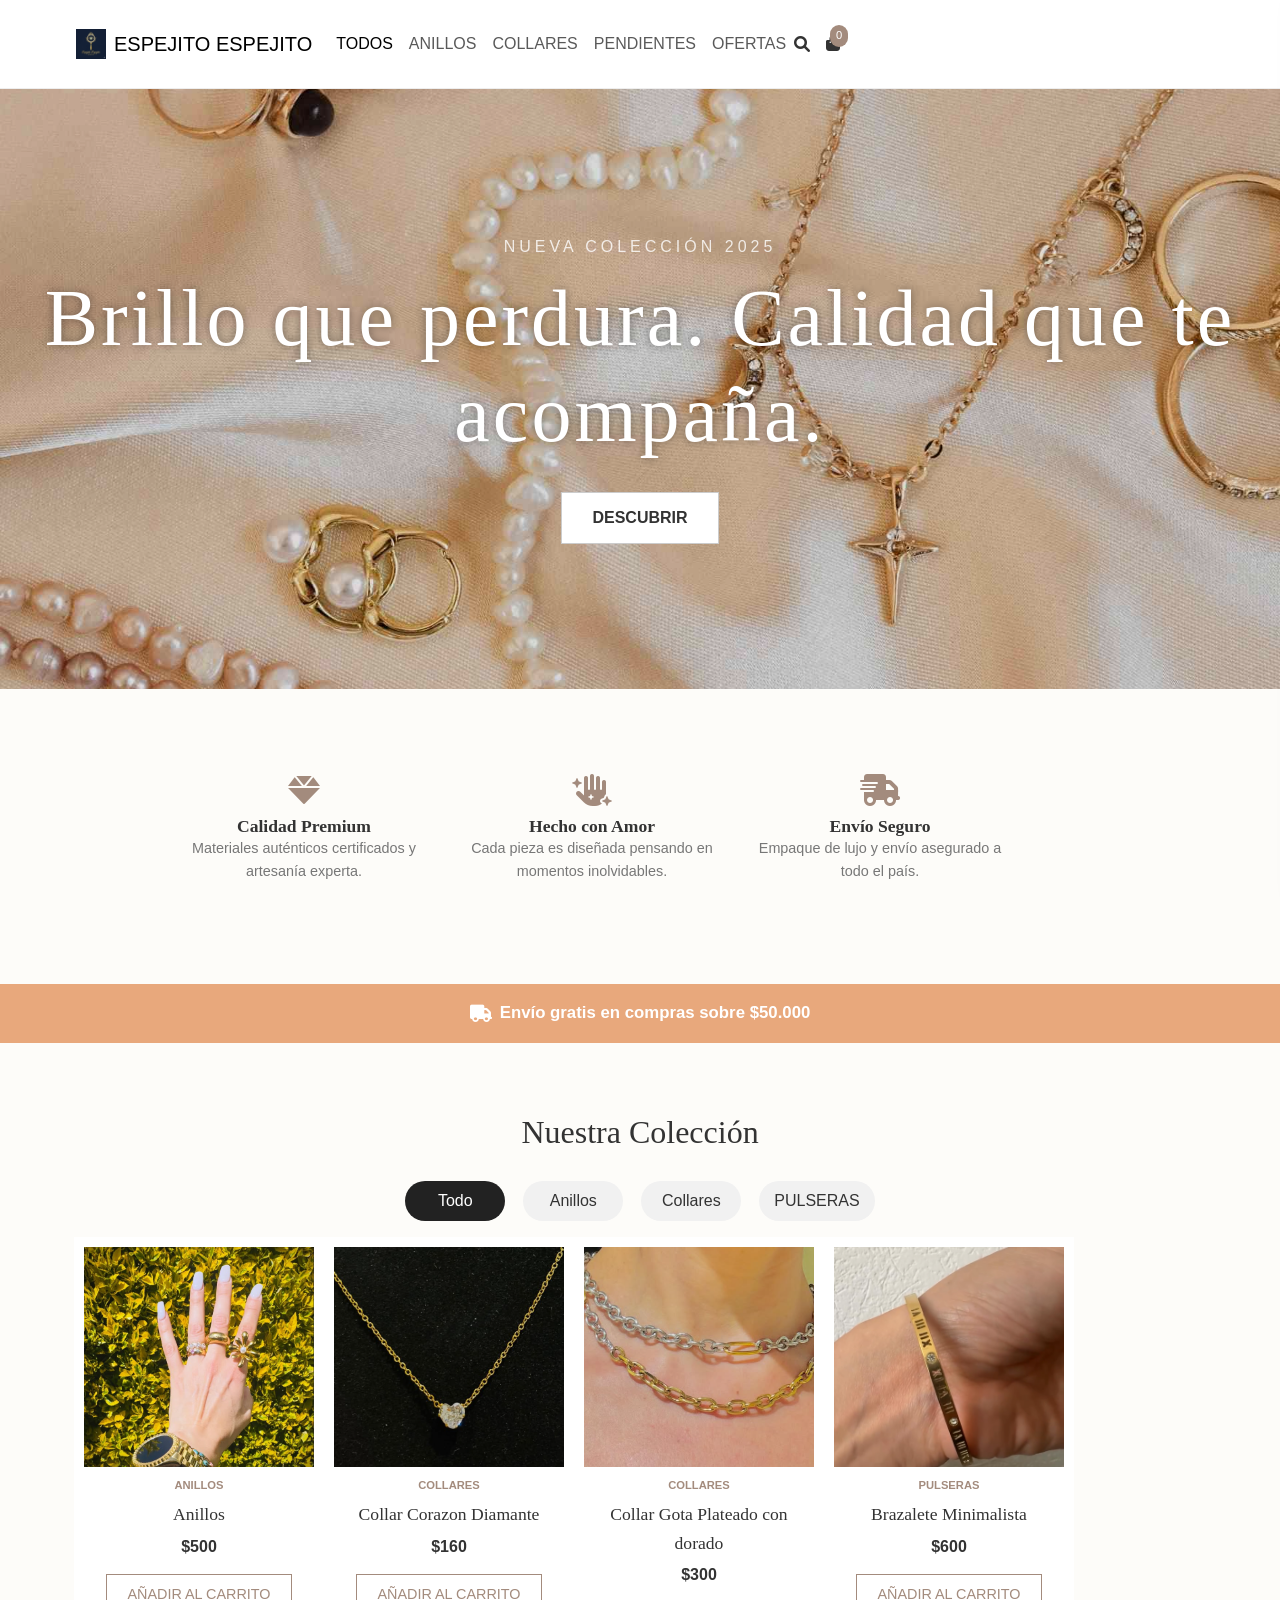
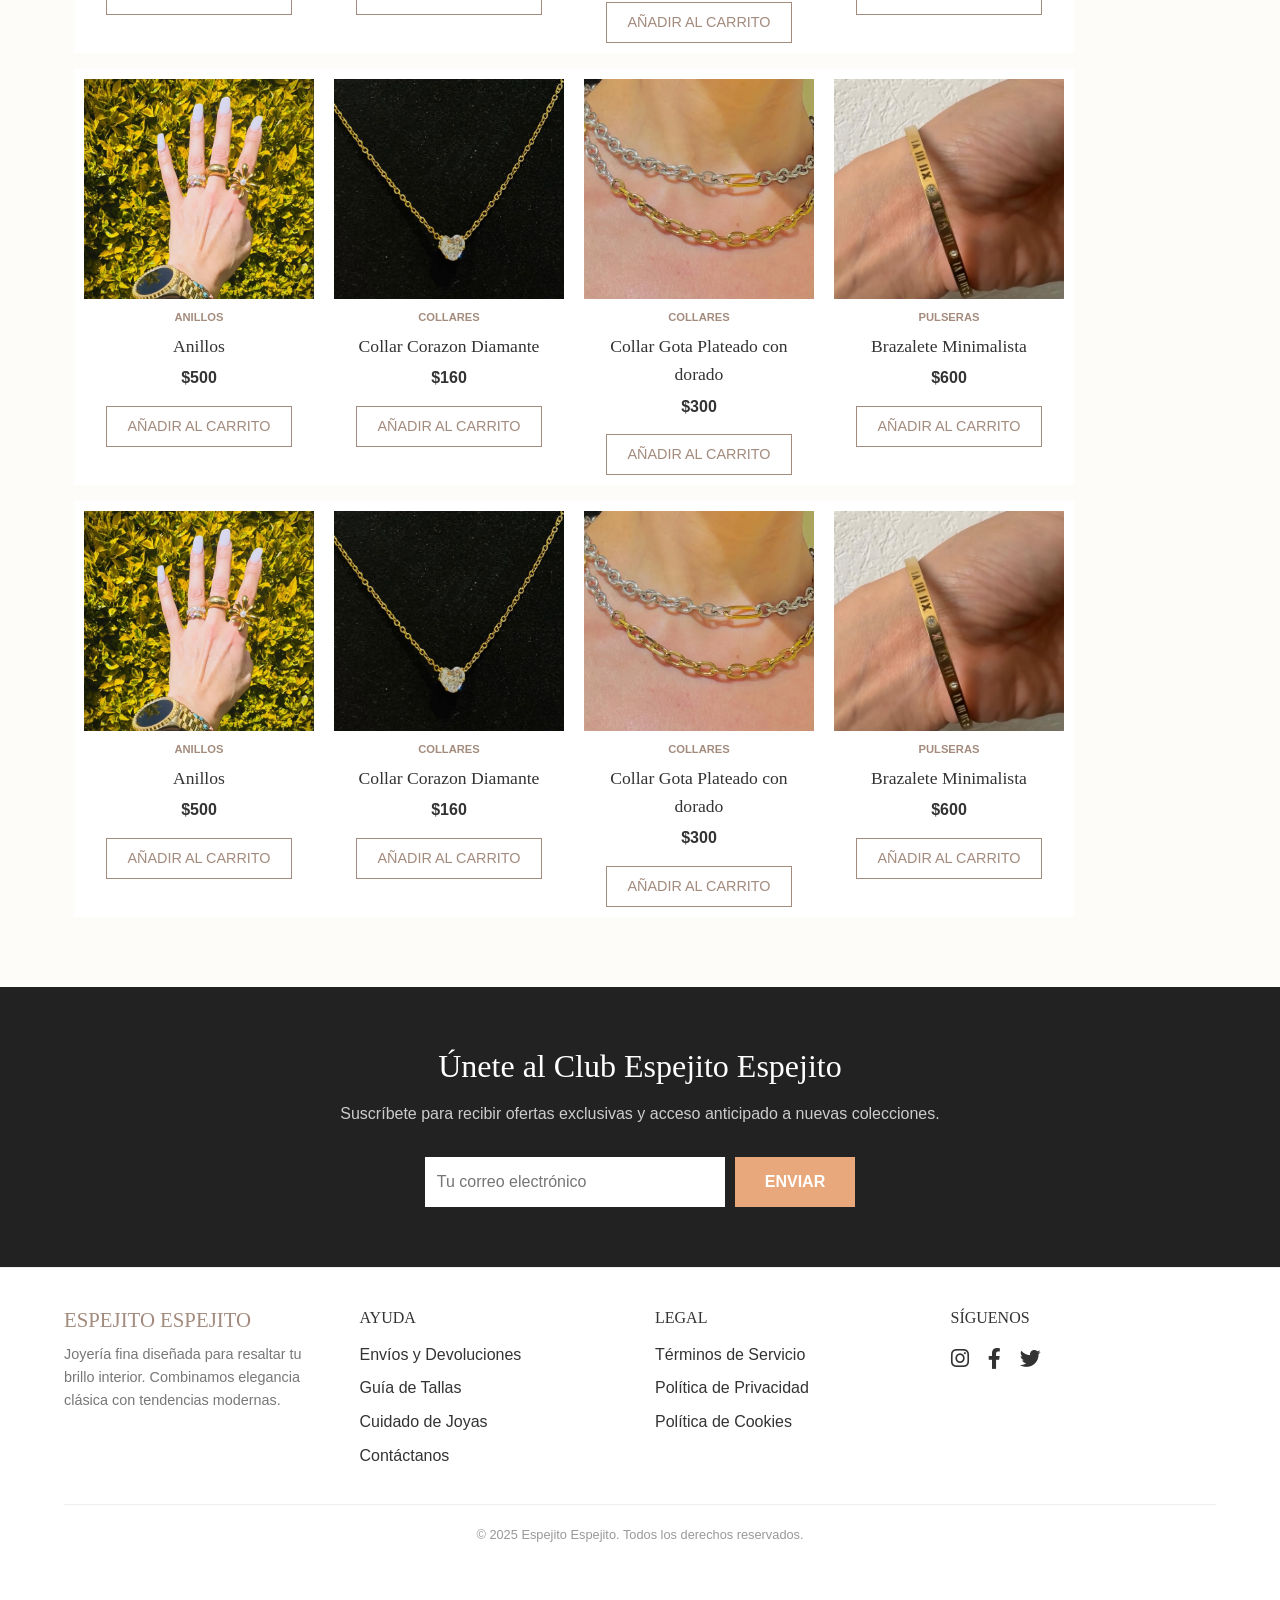
==== commit beed7955: "gmo-Responsive3" ====
--- a/index.html
+++ b/index.html
@@ -55,6 +55,8 @@
             </div>
         </section>
 
+       
+
         <section class="value-prop-separate">
             <div class="container">
                 <div class="row">
@@ -72,6 +74,40 @@
                         <i class="fas fa-shipping-fast icon"></i>
                         <h4>Envío Seguro</h4>
                         <p>Empaque de lujo y envío asegurado a todo el país.</p>
+                    </div>
+                </div>
+            </div>
+        </section>
+
+         <!-- Promo Carousel: mensajes cortos (envío gratis, garantía, etc.) -->
+        <section class="promo-carousel py-3">
+            <div class="container">
+                <div id="promoCarousel" class="carousel slide" data-bs-ride="carousel" data-bs-interval="3000" data-bs-pause="hover">
+                    <div class="carousel-inner text-center">
+                        <div class="carousel-item active">
+                            <div class="d-flex justify-content-center align-items-center">
+                                <i class="fas fa-truck me-2 carousel-icon" aria-hidden="true"></i>
+                                <p class="mb-0 carousel-text">Envío gratis en compras sobre $50.000</p>
+                            </div>
+                        </div>
+                        <div class="carousel-item">
+                            <div class="d-flex justify-content-center align-items-center">
+                                <i class="fas fa-shield-alt me-2 carousel-icon" aria-hidden="true"></i>
+                                <p class="mb-0 carousel-text">1 año de garantía en todas nuestras piezas</p>
+                            </div>
+                        </div>
+                        <div class="carousel-item">
+                            <div class="d-flex justify-content-center align-items-center">
+                                <i class="fas fa-box-open me-2 carousel-icon" aria-hidden="true"></i>
+                                <p class="mb-0 carousel-text">Empaque de lujo y envío asegurado</p>
+                            </div>
+                        </div>
+                        <div class="carousel-item">
+                            <div class="d-flex justify-content-center align-items-center">
+                                <i class="fas fa-headset me-2 carousel-icon" aria-hidden="true"></i>
+                                <p class="mb-0 carousel-text">Atención al cliente rápida y personalizada</p>
+                            </div>
+                        </div>
                     </div>
                 </div>
             </div>
--- a/css/style.css
+++ b/css/style.css
@@ -268,6 +268,36 @@
     .product-card img { height: 160px; }
 }
 
+/* Promo carousel text styling */
+.promo-carousel .carousel-text {
+    font-weight: 700;
+    color: var(--primary-color);
+    font-size: 1.05rem;
+}
+
+@media (max-width: 576px) {
+    .promo-carousel .carousel-text {
+        font-size: 0.95rem;
+    }
+}
+
+/* Brand background and icon styles for promo carousel */
+.promo-carousel {
+    background: var(--accent-color);
+}
+.promo-carousel .carousel-text {
+    color: #fff; /* override to white on brand background */
+}
+.promo-carousel .carousel-icon {
+    color: #fff;
+    font-size: 1.1rem;
+}
+
+@media (max-width: 576px) {
+    .promo-carousel { padding-top: 0.6rem; padding-bottom: 0.6rem; }
+    .promo-carousel .carousel-icon { font-size: 1rem; }
+}
+
 .category-tag {
     font-size: 0.7rem;
     color: var(--primary-color);
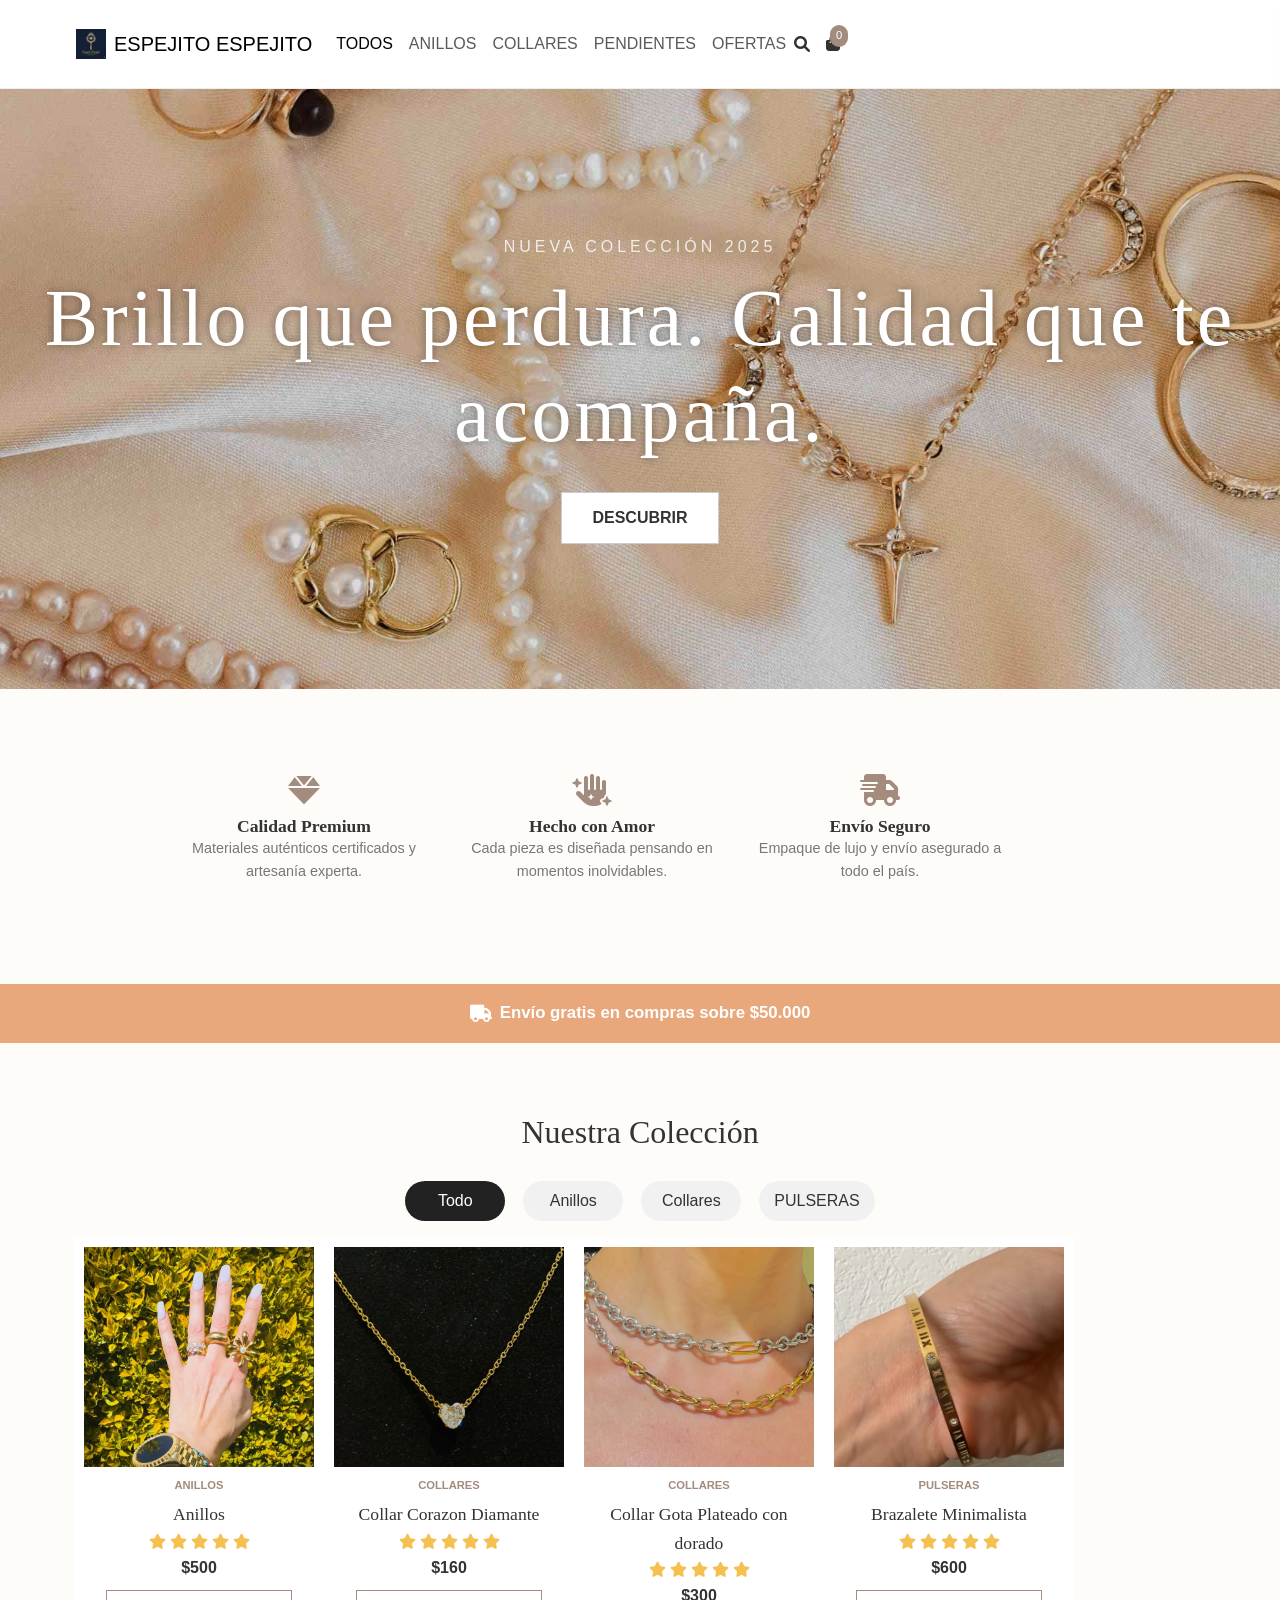
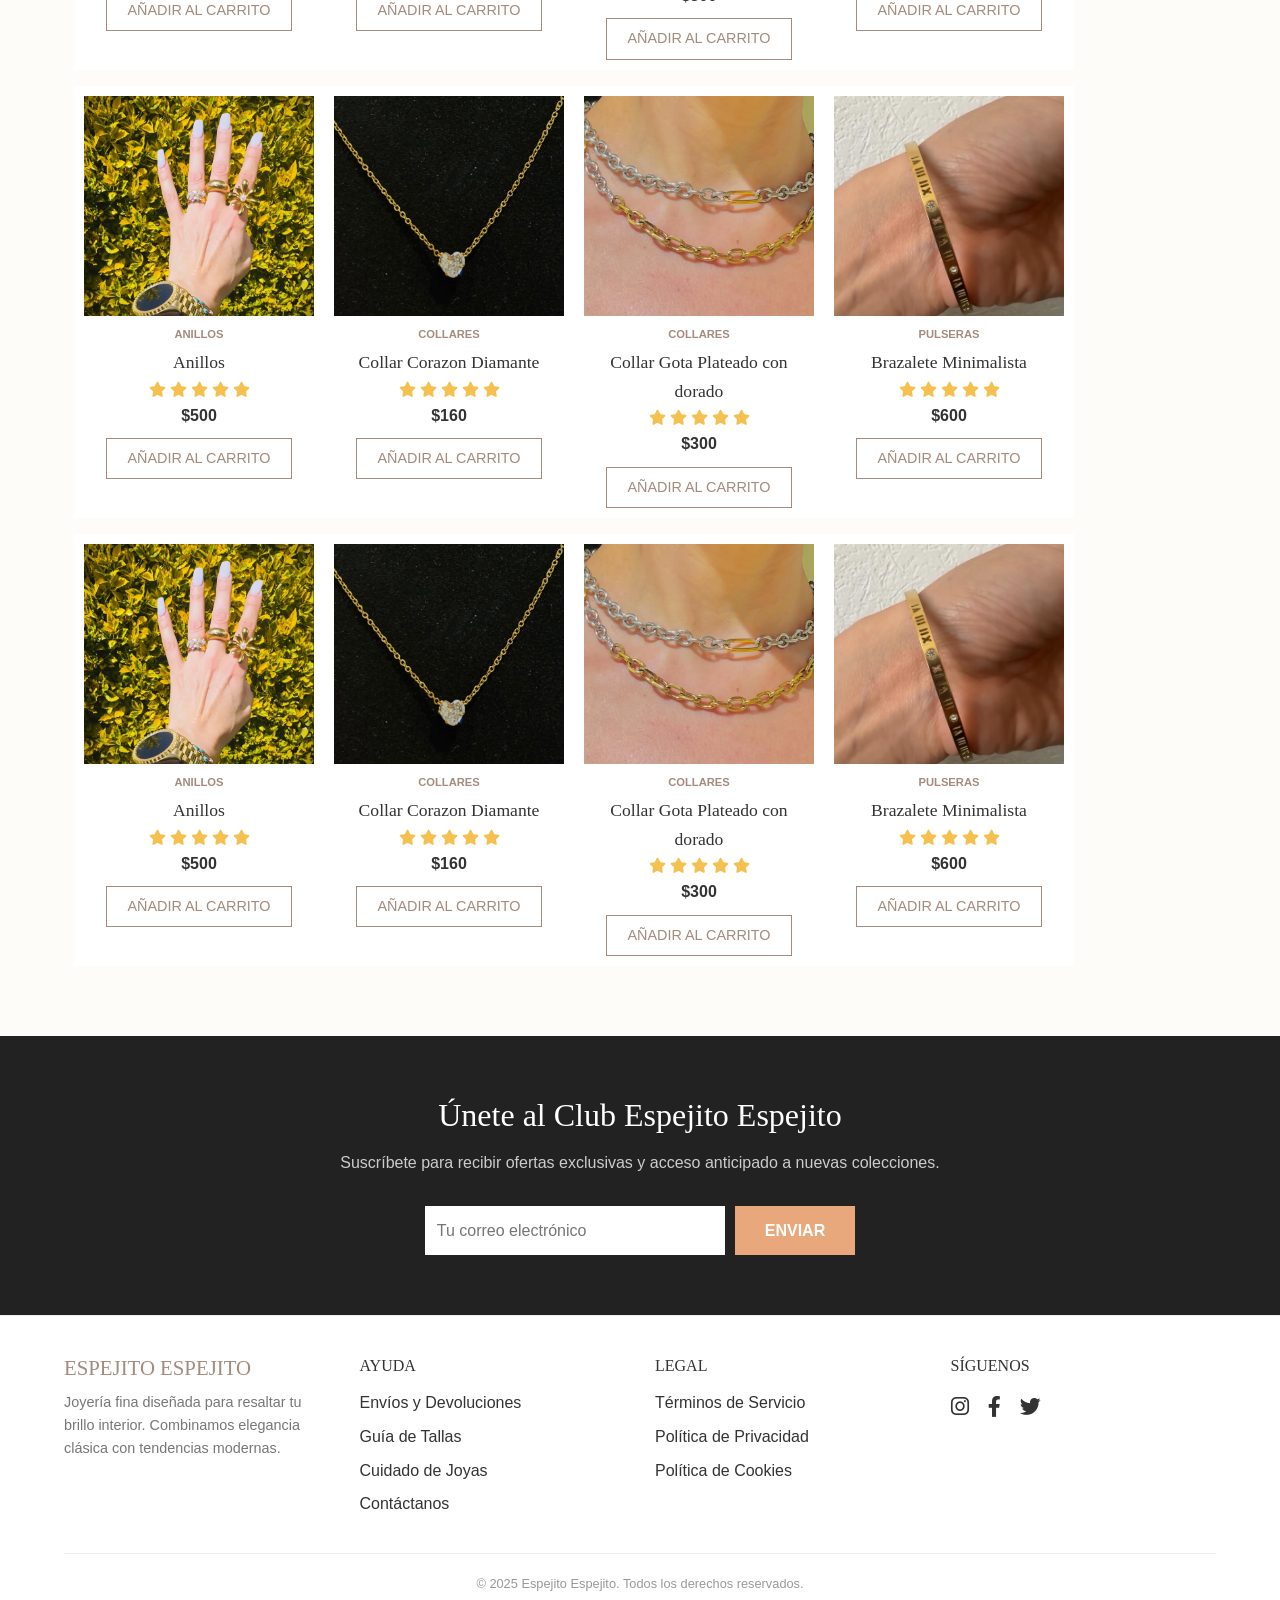
==== commit 2e0bc389: "gmo-ADD:ToastCarrito" ====
--- a/index.html
+++ b/index.html
@@ -288,5 +288,14 @@
             <button id="checkout-btn" class="checkout-btn">Pagar</button>
         </div>
     </aside>
+    <!-- Toast: agregado al carrito (top-right, verde) -->
+    <div class="position-fixed end-0 p-3" style="z-index: 11000; top: 72px;">
+        <div id="addCartToast" class="toast align-items-center text-bg-success border-0" role="alert" aria-live="assertive" aria-atomic="true">
+            <div class="d-flex">
+                <div class="toast-body">Agregado al carrito</div>
+                <button type="button" class="btn-close btn-close-white me-2 m-auto" data-bs-dismiss="toast" aria-label="Close"></button>
+            </div>
+        </div>
+    </div>
 </body>
 </html>
--- a/css/style.css
+++ b/css/style.css
@@ -261,6 +261,50 @@
     margin-bottom: 10px;
 }
 
+/* Rating stars next to price */
+.rating {
+    display: flex;
+    justify-content: center;
+    gap: 4px;
+    margin-bottom: 6px;
+}
+.rating .fa-star {
+    color: #f4c150; /* dorado */
+    font-size: 0.95rem;
+}
+.product-card .price {
+    margin-bottom: 10px;
+}
+
+/* Make each star position relative to place clickable halves */
+.rating .star {
+    position: relative;
+    display: inline-block;
+}
+.rating .star .star-half {
+    position: absolute;
+    top: 0;
+    bottom: 0;
+    width: 50%;
+    background: transparent;
+    border: none;
+    padding: 0;
+    margin: 0;
+    cursor: pointer;
+}
+.rating .star .star-half.left { left: 0; }
+.rating .star .star-half.right { right: 0; }
+.rating .star .star-half:focus { outline: none; }
+.rating .star i { pointer-events: none; }
+
+.rating-value {
+    font-weight: 700;
+    color: var(--secondary-color);
+    font-size: 0.95rem;
+    display: inline-block;
+    vertical-align: middle;
+}
+
 /* Make some layout adjustments on small screens */
 @media (max-width: 576px) {
     .hero-minimal { height: 420px; }
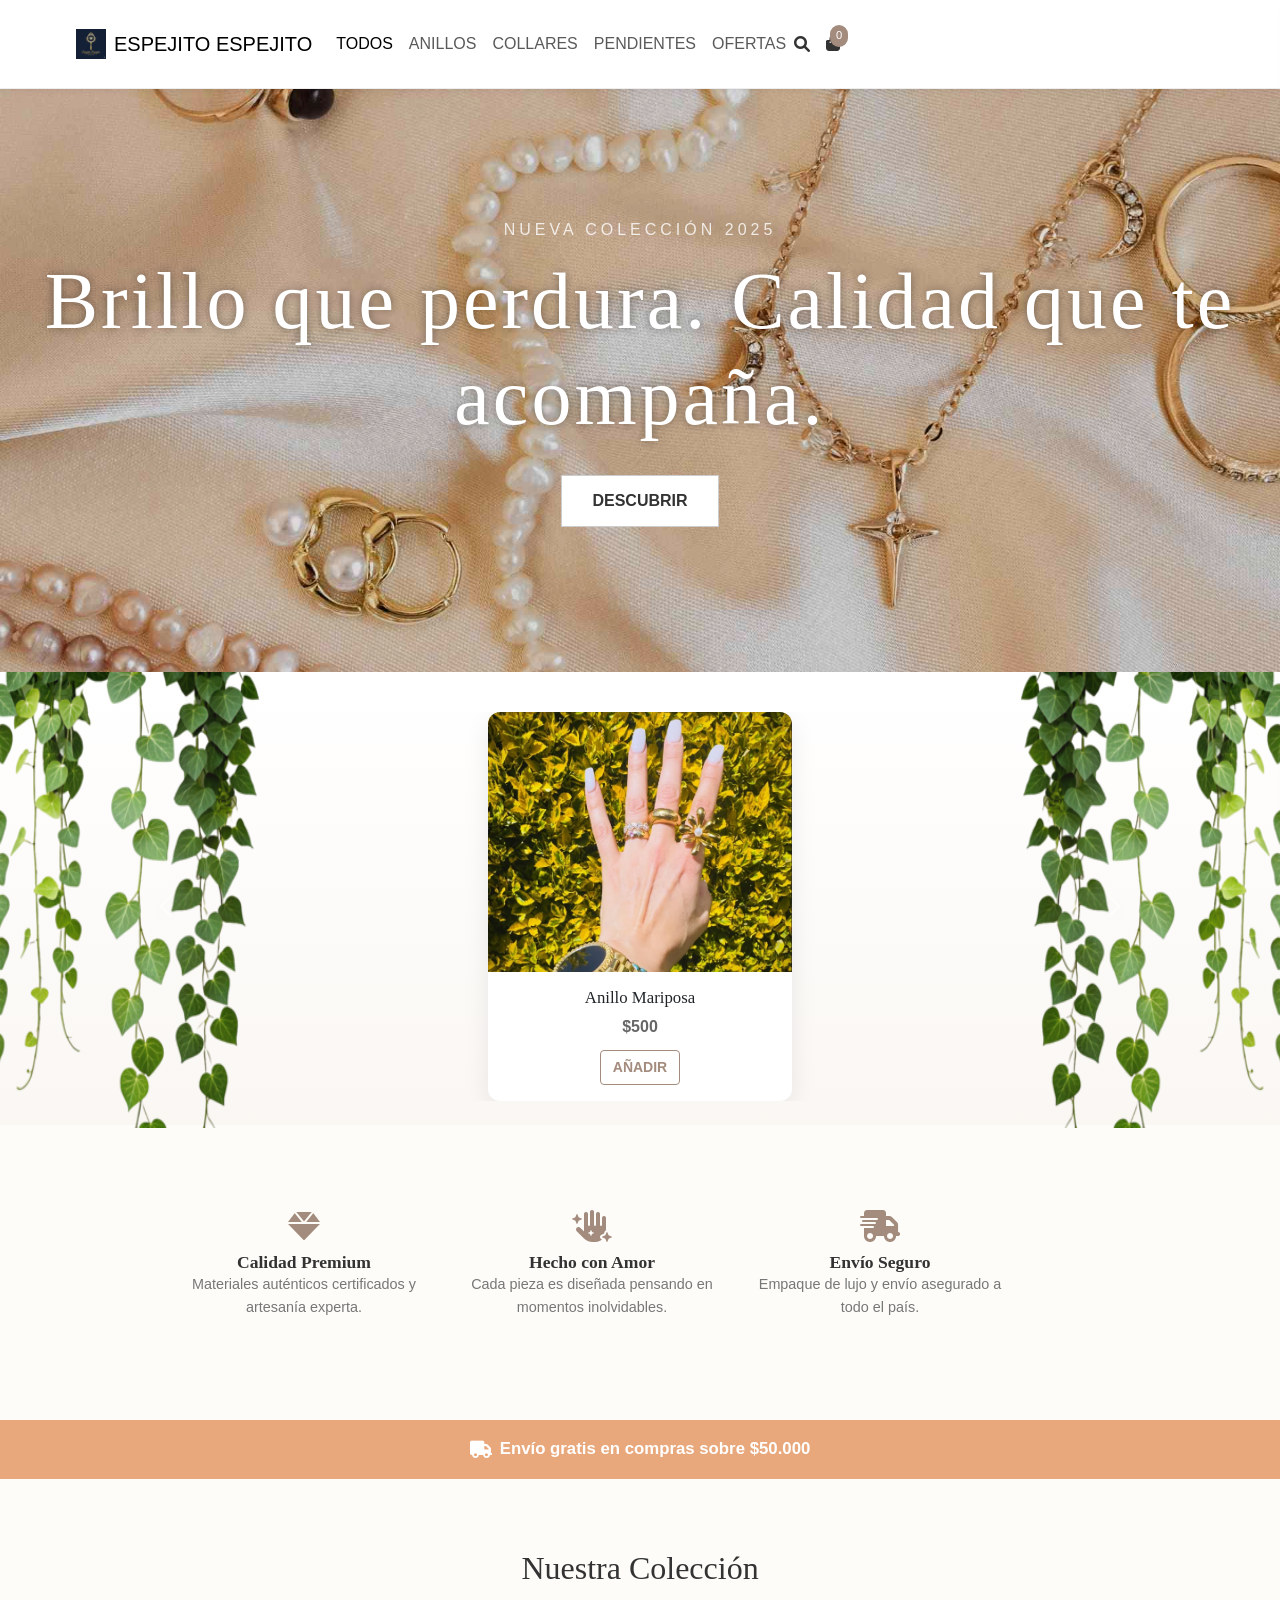
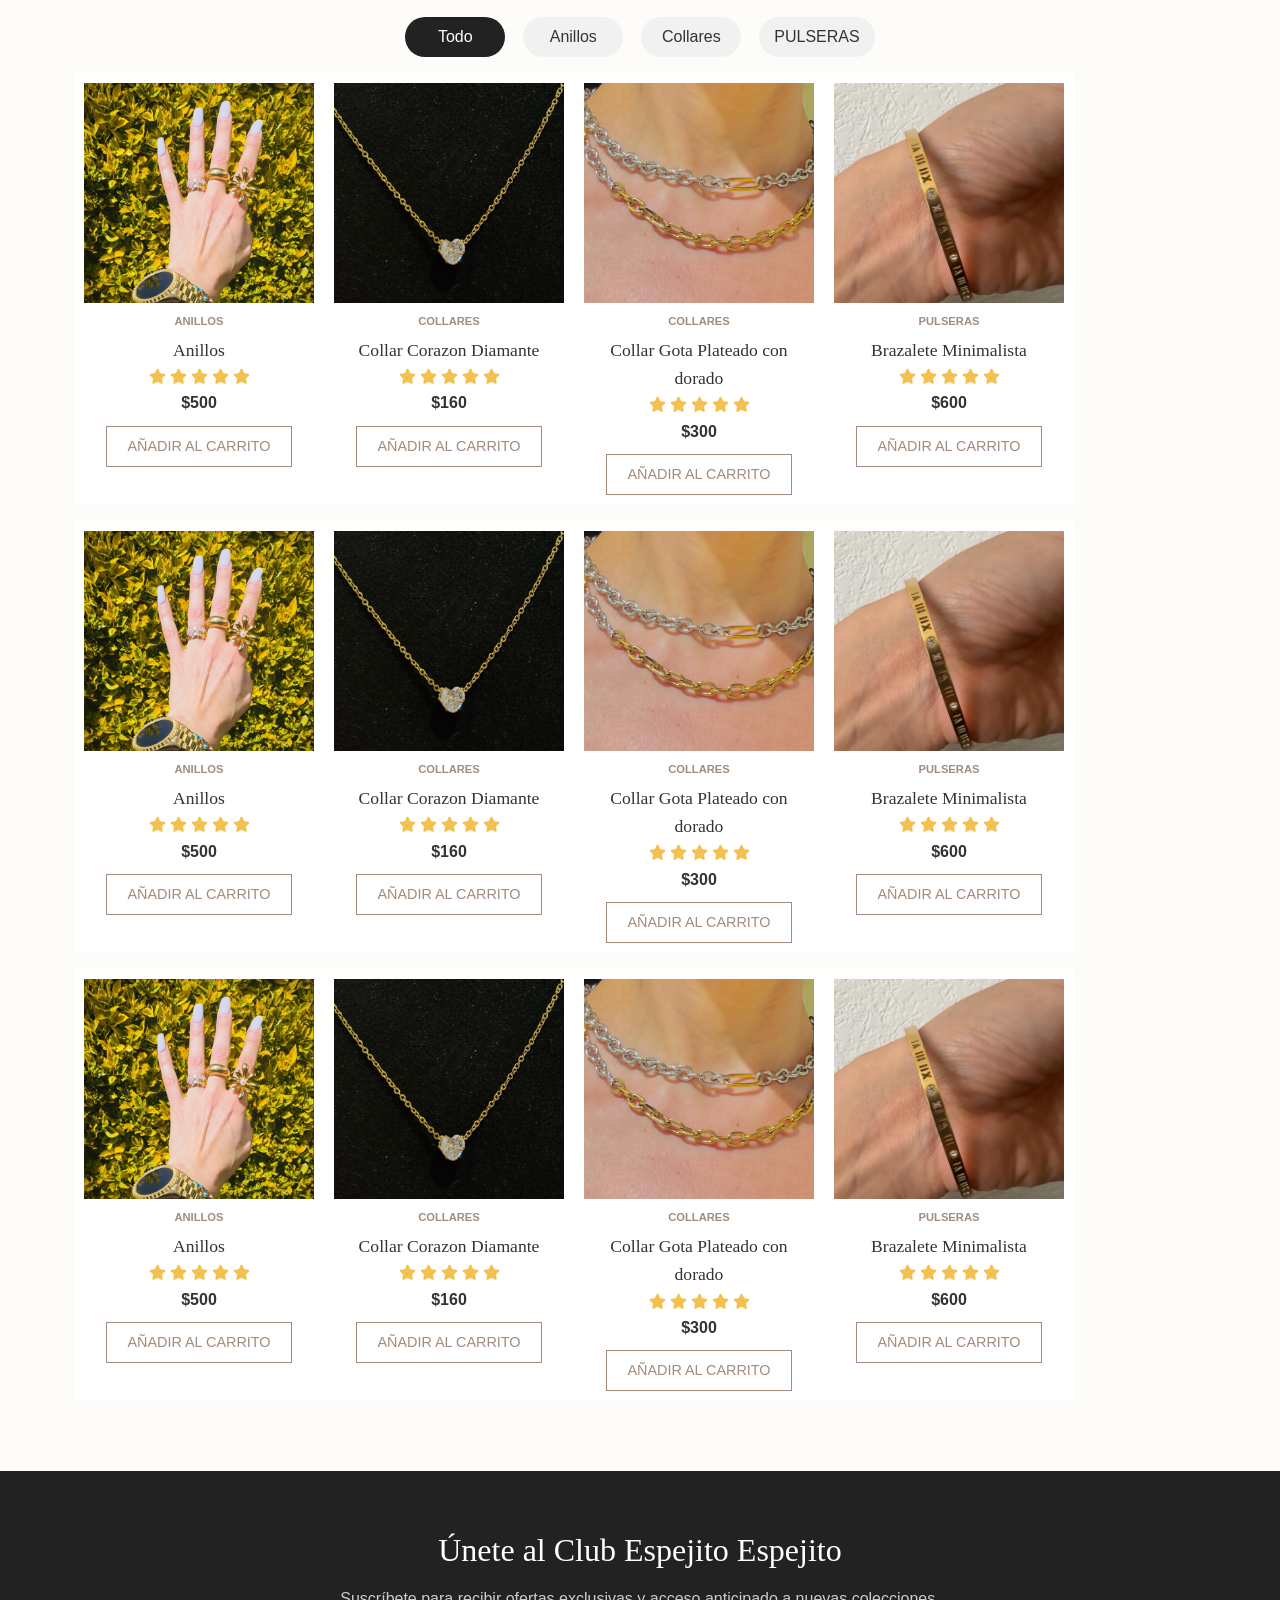
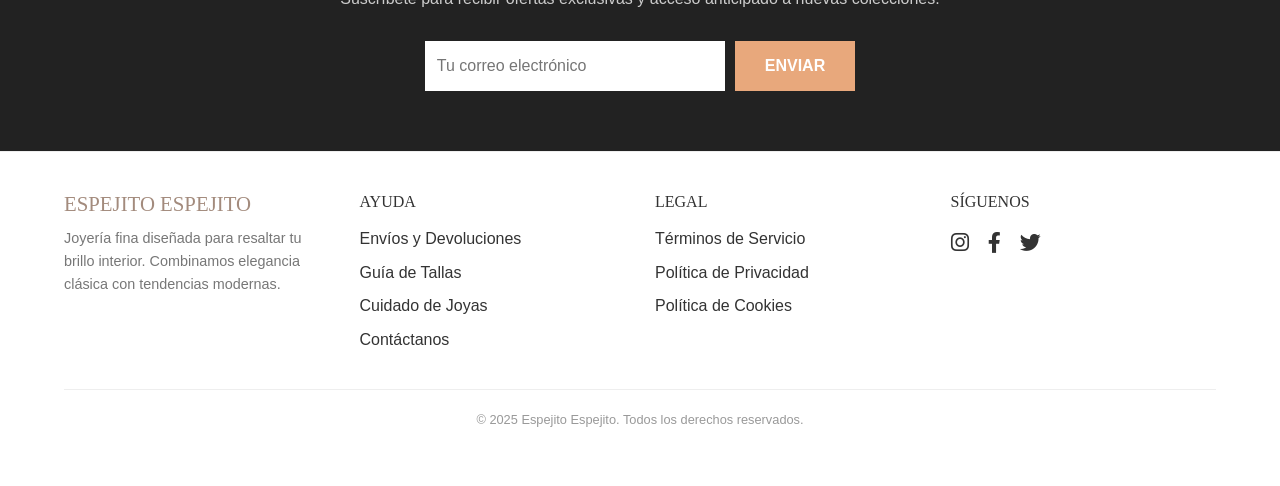
==== commit 6172ce68: "ADD: Carrito de productos mas vendidos" ====
--- a/index.html
+++ b/index.html
@@ -44,8 +44,9 @@
             </div>
         </nav>
     </header>
-
+    
     <main>
+
         
         <section class="hero-minimal">
             <div class="hero-content-minimal">
@@ -54,7 +55,73 @@
                 <a href="#" class="cta-button-minimal">DESCUBRIR</a>
             </div>
         </section>
-
+        
+        <!-- Productos más vendidos -->
+        <section class="best-sellers py-4">
+            <img src="img/enredadera.png" alt="" class="deco deco-left" aria-hidden="true">
+            <div class="container">
+                <div class="d-flex justify-content-between align-items-center mb-3">
+                    <h2 class="mb-0"></h2>
+                    <small class="text-muted"></small>
+                </div>
+
+                <div id="bestSellersCarousel" class="carousel slide" data-bs-ride="carousel">
+                    <div class="carousel-inner">
+                        <div class="carousel-item active">
+                            <div class="row g-3 justify-content-center">
+                                <div class="col-10 col-md-4">
+                                    <div class="card text-center">
+                                        <img src="img/anillosMariposa.png" class="card-img-top" alt="Anillo Mariposa">
+                                        <div class="card-body">
+                                            <h5 class="card-title">Anillo Mariposa</h5>
+                                            <p class="card-text">$500</p>
+                                            <button class="btn btn-sm btn-outline-primary">AÑADIR</button>
+                                        </div>
+                                    </div>
+                                </div>
+                            </div>
+                        </div>
+                        <div class="carousel-item">
+                            <div class="row g-3 justify-content-center">
+                                <div class="col-10 col-md-4">
+                                    <div class="card text-center">
+                                        <img src="img/collarCorazon.png" class="card-img-top" alt="Collar Corazón">
+                                        <div class="card-body">
+                                            <h5 class="card-title">Collar Corazón</h5>
+                                            <p class="card-text">$160</p>
+                                            <button class="btn btn-sm btn-outline-primary">AÑADIR</button>
+                                        </div>
+                                    </div>
+                                </div>
+                            </div>
+                        </div>
+                        <div class="carousel-item">
+                            <div class="row g-3 justify-content-center">
+                                <div class="col-10 col-md-4">
+                                    <div class="card text-center">
+                                        <img src="img/pulseraRomana.png" class="card-img-top" alt="Brazalete Minimalista">
+                                        <div class="card-body">
+                                            <h5 class="card-title">Brazalete Minimalista</h5>
+                                            <p class="card-text">$600</p>
+                                            <button class="btn btn-sm btn-outline-primary">AÑADIR</button>
+                                        </div>
+                                    </div>
+                                </div>
+                            </div>
+                        </div>
+                    </div>
+                    <button class="carousel-control-prev" type="button" data-bs-target="#bestSellersCarousel" data-bs-slide="prev">
+                        <span class="carousel-control-prev-icon" aria-hidden="true"></span>
+                        <span class="visually-hidden">Anterior</span>
+                    </button>
+                    <button class="carousel-control-next" type="button" data-bs-target="#bestSellersCarousel" data-bs-slide="next">
+                        <span class="carousel-control-next-icon" aria-hidden="true"></span>
+                        <span class="visually-hidden">Siguiente</span>
+                    </button>
+                </div>
+            </div>
+            <img src="img/enredadera.png" alt="" class="deco deco-right" aria-hidden="true">
+        </section>
        
 
         <section class="value-prop-separate">
--- a/css/style.css
+++ b/css/style.css
@@ -23,6 +23,9 @@
     background-color: var(--background-light);
 }
 
+/* Evitar scroll horizontal cuando hay elementos decorativos posicionados fuera del ancho */
+html, body { overflow-x: hidden; }
+
 a {
     text-decoration: none;
     color: var(--secondary-color);
@@ -46,6 +49,17 @@
     padding: 15px 5%;
     background: #fff;
     border-bottom: 1px solid #eee;
+    position: fixed;
+    top: 0;
+    left: 0;
+    right: 0;
+    z-index: 1040;
+    box-shadow: 0 2px 6px rgba(0,0,0,0.06);
+}
+
+/* Add top padding so page content isn't hidden behind fixed header */
+body {
+    padding-top: 72px; /* adjust if your header height changes */
 }
 
 /* --- Estilos para el LOGO en el HEADER --- */
@@ -276,35 +290,6 @@
     margin-bottom: 10px;
 }
 
-/* Make each star position relative to place clickable halves */
-.rating .star {
-    position: relative;
-    display: inline-block;
-}
-.rating .star .star-half {
-    position: absolute;
-    top: 0;
-    bottom: 0;
-    width: 50%;
-    background: transparent;
-    border: none;
-    padding: 0;
-    margin: 0;
-    cursor: pointer;
-}
-.rating .star .star-half.left { left: 0; }
-.rating .star .star-half.right { right: 0; }
-.rating .star .star-half:focus { outline: none; }
-.rating .star i { pointer-events: none; }
-
-.rating-value {
-    font-weight: 700;
-    color: var(--secondary-color);
-    font-size: 0.95rem;
-    display: inline-block;
-    vertical-align: middle;
-}
-
 /* Make some layout adjustments on small screens */
 @media (max-width: 576px) {
     .hero-minimal { height: 420px; }
@@ -374,6 +359,91 @@
     background: var(--primary-color);
     color: #fff;
 }
+
+/* --- Estilos para 'Productos más vendidos' (best-sellers) --- */
+.best-sellers {
+    background: linear-gradient(180deg, rgba(255,255,255,0.95), rgba(250,247,243,0.95));
+    padding-top: 28px;
+    padding-bottom: 28px;
+}
+
+/* Decoración lateral (enredaderas) */
+.best-sellers { position: relative; overflow: visible; }
+.best-sellers .deco {
+    position: absolute;
+    top: 42%;
+    transform: translateY(-50%);
+    width: 280px; /* aumentado un poco más */
+    opacity: 0.98;
+    pointer-events: none;
+}
+.best-sellers .deco-left { left: -80px; transform: translateY(-40%) scaleY(1.2);}
+.best-sellers .deco-right { right: -80px; transform: translateY(-40%) scaleX(-1) scaleY(1.2); }
+
+@media (max-width: 992px) {
+    .best-sellers .deco { display: none; }
+}
+
+/* Ajustes para pantallas muy grandes: imágenes decorativas más grandes y separadas */
+@media (min-width: 1200px) {
+    .best-sellers .deco { width: 380px; opacity: 1; }
+    .best-sellers .deco-left { left: -120px; }
+    .best-sellers .deco-right { right: -120px; }
+}
+.best-sellers .card {
+    border: none;
+    border-radius: 12px;
+    overflow: hidden;
+    box-shadow: 0 8px 24px rgba(16,24,40,0.08);
+    transition: transform 0.28s ease, box-shadow 0.28s ease;
+}
+.best-sellers .card:hover {
+    transform: translateY(-6px);
+    box-shadow: 0 18px 40px rgba(16,24,40,0.12);
+}
+.best-sellers .card-img-top {
+    height: 220px;
+    object-fit: cover;
+    display: block;
+    width: 100%;
+    transition: transform 0.4s ease;
+}
+.best-sellers .card:hover .card-img-top { transform: scale(1.04); }
+.best-sellers .card-body {
+    padding: 16px 14px;
+}
+.best-sellers .card-title {
+    font-family: var(--font-serif);
+    font-size: 1.05rem;
+    margin-bottom: 6px;
+}
+.best-sellers .card-text {
+    color: #666;
+    font-weight: 700;
+    margin-bottom: 10px;
+}
+.best-sellers .btn-outline-primary {
+    border-color: var(--primary-color);
+    color: var(--primary-color);
+    padding: 6px 12px;
+    font-weight: 600;
+}
+.best-sellers .btn-outline-primary:hover {
+    background: var(--primary-color);
+    color: #fff;
+}
+.best-sellers .carousel-control-prev-icon,
+.best-sellers .carousel-control-next-icon {
+    filter: drop-shadow(0 4px 12px rgba(0,0,0,0.18));
+    background-size: 28px 28px;
+}
+
+/* Mostrar mejor en pantallas grandes: centrar el card y hacerlo más estrecho */
+@media(min-width: 992px) {
+    .best-sellers .col-md-4 { max-width: 320px; }
+    .best-sellers .card-img-top { height: 260px; }
+}
+
 
 /* --- V. Suscripción / Club --- */
 .club-promo {
